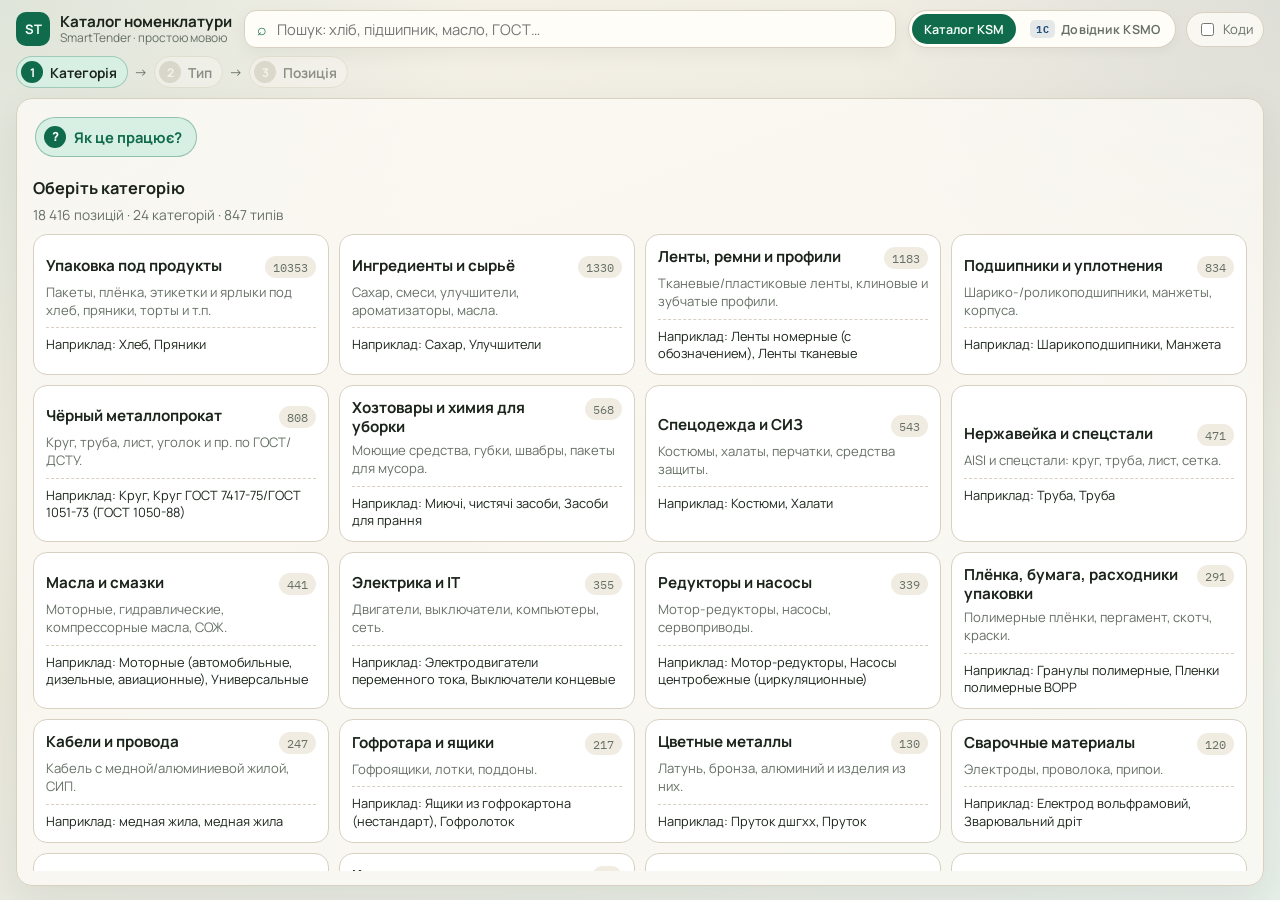
==== web/index.html @ 27bcc098 "Add SmartTender catalog viewer with GitHub Pages deploy. Static web app, source catalogs, KSMO match" ====
<!DOCTYPE html>
<html lang="uk">
<head>
  <meta charset="UTF-8" />
  <meta name="viewport" content="width=device-width, initial-scale=1" />
  <title>Каталог SmartTender — зрозумілий перегляд</title>
  <link rel="preconnect" href="https://fonts.googleapis.com" />
  <link rel="preconnect" href="https://fonts.gstatic.com" crossorigin />
  <link href="https://fonts.googleapis.com/css2?family=IBM+Plex+Mono:wght@400;500&family=Manrope:wght@400;500;600;700&display=swap" rel="stylesheet" />
  <link rel="stylesheet" href="styles.css" />
</head>
<body>
  <div class="shell">
    <header class="topbar">
      <button type="button" class="brand" id="brand-home" title="На головну">
        <div class="brand-mark">ST</div>
        <div>
          <div class="brand-title">Каталог номенклатури</div>
          <div class="brand-sub">SmartTender · простою мовою</div>
        </div>
      </button>

      <label class="search-box">
        <span class="search-icon" aria-hidden="true">⌕</span>
        <input id="search" type="search" placeholder="Пошук: хліб, підшипник, масло, ГОСТ…" autocomplete="off" />
        <button type="button" class="search-clear" id="search-clear" hidden>✕</button>
      </label>

      <div class="topbar-right">
        <div class="mode-switch" role="tablist" aria-label="Режим каталогу">
          <button type="button" class="mode-btn active" data-mode="ksm" role="tab" aria-selected="true">Каталог KSM</button>
          <button type="button" class="mode-btn mode-btn-ksmo" data-mode="ksmo" role="tab" aria-selected="false">
            <span class="mode-btn-tag">1С</span>
            Довідник KSMO
          </button>
        </div>
        <label class="tech-toggle" title="Показати службові коди SmartTender">
          <input type="checkbox" id="show-codes" />
          <span>Коди</span>
        </label>
      </div>
    </header>

    <nav class="steps" id="steps" aria-label="Кроки">
      <button type="button" class="step active" data-goto="home">
        <span class="step-num">1</span>
        <strong data-step-label="home">Категорія</strong>
      </button>
      <div class="step-arrow" aria-hidden="true">→</div>
      <button type="button" class="step" data-goto="groups" disabled>
        <span class="step-num">2</span>
        <strong data-step-label="groups">Тип</strong>
      </button>
      <div class="step-arrow" aria-hidden="true">→</div>
      <button type="button" class="step" data-goto="items" disabled>
        <span class="step-num">3</span>
        <strong data-step-label="items">Позиція</strong>
      </button>
    </nav>

    <main class="stage">
      <!-- HOME -->
      <section id="view-home" class="view">
        <details class="how-it-works">
          <summary>
            <span class="how-btn-icon" aria-hidden="true">?</span>
            <span>Як це працює?</span>
          </summary>
          <div class="explain-card">
            <div>
              <h2>Простими словами</h2>
              <p class="muted">
                Тут зібрані всі товари з SmartTender. Шукайте у три кроки —
                або просто введіть слово в пошук зверху.
              </p>
              <ol class="how-steps">
                <li><strong>Категорія</strong> — широкий розділ, наприклад «Упаковка» чи «Метали».</li>
                <li><strong>Тип</strong> — вже конкретніше: «Хліб», «Підшипники», «Стрічки».</li>
                <li><strong>Позиція</strong> — готовий товар зі списку. За потреби уточніть розмір, матеріал тощо.</li>
              </ol>
              <p class="muted tiny how-example-label">Приклад шляху — шукаємо пакет для хліба:</p>
              <div class="simple-example" aria-label="Приклад пошуку">
                <div class="ex-step">
                  <span class="ex-num">1</span>
                  <div>
                    <span class="ex-label">категорія</span>
                    <strong>Упаковка</strong>
                    <span class="ex-hint">широкий розділ каталогу</span>
                  </div>
                </div>
                <div class="ex-arrow" aria-hidden="true">→</div>
                <div class="ex-step">
                  <span class="ex-num">2</span>
                  <div>
                    <span class="ex-label">тип</span>
                    <strong>Хліб</strong>
                    <span class="ex-hint">конкретна група товарів</span>
                  </div>
                </div>
                <div class="ex-arrow" aria-hidden="true">→</div>
                <div class="ex-step result">
                  <span class="ex-num">3</span>
                  <div>
                    <span class="ex-label">позиція</span>
                    <strong>Пакет для хліба 210×485, плівка 25 мкм</strong>
                    <span class="ex-hint">готова картка; розмір і матеріал можна уточнити фільтрами</span>
                  </div>
                </div>
              </div>
            </div>
            <aside class="tips">
              <h3>Корисні поради</h3>
              <ul>
                <li>Не знаєте, звідки почати — скористайтеся <strong>пошуком</strong>.</li>
                <li>Список довгий? Оберіть <strong>властивості</strong> зверху — залишиться лише потрібне.</li>
                <li>Натисніть рядок у таблиці — справа відкриється картка з деталями.</li>
                <li><strong>Коди</strong> потрібні лише для роботи зі SmartTender. За замовчуванням їх можна не вмикати.</li>
              </ul>
            </aside>
          </div>
        </details>

        <div class="block-head">
          <h2 id="home-title">Оберіть категорію</h2>
          <p class="muted" id="home-meta">Завантаження…</p>
        </div>
        <div id="category-grid" class="card-grid"></div>
      </section>

      <!-- GROUPS / KSMO LIST -->
      <section id="view-groups" class="view" hidden>
        <div class="view-head">
          <button type="button" class="back-btn" id="back-to-home" title="До всіх категорій">←</button>
          <div class="view-head-main">
            <h1 id="groups-title">Типи в розділі</h1>
            <p id="groups-sub" class="muted"></p>
          </div>
          <div class="groups-toolbar">
            <label class="inline-filter compact" id="ksmo-status-wrap" hidden>
              <select id="ksmo-status" aria-label="Статус KSMO">
                <option value="">Усі статуси</option>
                <option value="active">Активні</option>
                <option value="mixed">Змішані</option>
                <option value="cancelled">Скасовані</option>
              </select>
            </label>
            <label class="inline-filter compact">
              <input id="group-filter" type="search" placeholder="Фільтр типів…" />
            </label>
          </div>
        </div>
        <div id="group-grid" class="card-grid"></div>
      </section>

      <!-- ITEMS -->
      <section id="view-items" class="view" hidden>
        <div class="view-head">
          <button type="button" class="back-btn" id="back-to-groups" title="Назад">←</button>
          <div class="view-head-main">
            <div class="crumbs" id="crumbs"></div>
            <div class="title-row">
              <h1 id="items-title">Позиції</h1>
              <p id="items-sub" class="muted"></p>
            </div>
          </div>
          <div class="toolbar-actions">
            <label class="sort-label" id="item-status-wrap">
              <select id="item-status" aria-label="Статус позиції">
                <option value="">Усі статуси</option>
                <option value="active">Активні</option>
                <option value="cancelled">Скасовані</option>
              </select>
            </label>
            <label class="sort-label">
              <select id="sort" aria-label="Сортування">
                <option value="name">За назвою</option>
                <option value="kmat">За кодом</option>
                <option value="group">За групою / кількістю</option>
              </select>
            </label>
            <div id="result-count" class="pill">—</div>
          </div>
        </div>

        <section class="filters" id="filters" hidden>
          <div class="filters-head">
            <strong>Властивості</strong>
            <button type="button" class="linkish" id="clear-facets">скинути</button>
          </div>
          <div id="facet-filters" class="facet-filters"></div>
        </section>

        <div class="content" id="items-content">
          <div class="table-wrap" id="main-table-wrap">
            <div class="panel-label" id="main-table-label" hidden>KSMO · код інтеграції 1С</div>
            <div class="panel-toolbar" id="ksmo-panel-filters" hidden>
              <label class="panel-filter grow">
                <input id="ksmo-name-filter" type="search" placeholder="Фільтр за назвою / кодом…" autocomplete="off" />
              </label>
              <label class="panel-filter">
                <select id="ksmo-panel-status" aria-label="Статус KSMO">
                  <option value="">Усі статуси</option>
                  <option value="active">Активні</option>
                  <option value="mixed">Змішані</option>
                  <option value="cancelled">Скасовані</option>
                </select>
              </label>
            </div>
            <table id="main-table">
              <thead id="main-thead">
                <tr>
                  <th class="col-status">Статус</th>
                  <th>Що це</th>
                  <th>Тип / група</th>
                  <th class="col-int">Код 1С</th>
                  <th class="codes-only">Код позиції</th>
                  <th>Од.</th>
                  <th title="Кількість характеристик у позиції">Хар.</th>
                </tr>
              </thead>
              <tbody id="rows"></tbody>
            </table>
            <div id="empty" class="empty" hidden>Нічого не знайдено. Спробуйте інше слово або скиньте властивості.</div>
          </div>

          <aside class="detail" id="detail">
            <div class="detail-empty">
              <strong>Картка позиції</strong>
              <p>Натисніть рядок зліва — тут розберемо, з чого вона складається.</p>
            </div>
          </aside>

          <div class="table-wrap members-wrap" id="members-wrap" hidden>
            <div class="panel-label">Підвʼязані KSM</div>
            <div class="panel-toolbar" id="member-panel-filters" hidden>
              <label class="panel-filter">
                <select id="member-status" aria-label="Статус KSM">
                  <option value="">Усі статуси</option>
                  <option value="active">Активні</option>
                  <option value="cancelled">Скасовані</option>
                </select>
              </label>
            </div>
            <table>
              <thead>
                <tr>
                  <th class="col-status">Статус</th>
                  <th>Найменування</th>
                  <th>Група</th>
                  <th>Од.</th>
                  <th title="Кількість характеристик">Хар.</th>
                  <th class="codes-only">Код позиції</th>
                </tr>
              </thead>
              <tbody id="member-rows"></tbody>
            </table>
            <div id="members-empty" class="empty" hidden>Оберіть KSMO зліва — тут зʼявляться підвʼязані найменування KSM.</div>
          </div>
        </div>
      </section>
    </main>
  </div>

  <div id="loader" class="loader">
    <div class="loader-card">
      <div class="spinner"></div>
      <div>
        <strong>Відкриваю каталог…</strong>
        <p class="muted">Готую зрозумілий вигляд для 18 тисяч позицій</p>
      </div>
    </div>
  </div>

  <script src="app.js"></script>
</body>
</html>
---- web/styles.css ----
:root {
  --bg: #f2eee4;
  --panel: #fffdf8;
  --ink: #1b241b;
  --muted: #667066;
  --line: #d8d1c1;
  --accent: #0f6b4c;
  --accent-2: #1f4f7a;
  --accent-soft: #d8efe4;
  --soft-blue: #e7eef6;
  --shadow: 0 16px 40px rgba(27, 36, 27, 0.08);
  --radius: 18px;
  --mono: "IBM Plex Mono", ui-monospace, monospace;
  --sans: "Manrope", system-ui, sans-serif;
}

* { box-sizing: border-box; }
html, body {
  height: 100%;
  min-height: 100%;
}
body {
  margin: 0;
  font-family: var(--sans);
  color: var(--ink);
  background:
    radial-gradient(circle at 0% 0%, rgba(15, 107, 76, 0.1), transparent 30%),
    radial-gradient(circle at 100% 0%, rgba(31, 79, 122, 0.08), transparent 28%),
    linear-gradient(160deg, #f7f3ea, #ebe8dc 50%, #e7efe9);
}

.shell {
  width: 100%;
  max-width: none;
  height: 100vh;
  height: 100dvh;
  margin: 0;
  padding: 10px 16px 14px;
  display: flex;
  flex-direction: column;
  overflow: hidden;
}

.topbar,
.steps {
  flex-shrink: 0;
}

.topbar {
  display: grid;
  grid-template-columns: auto 1fr auto;
  gap: 12px;
  align-items: center;
  margin-bottom: 8px;
}

.topbar-right {
  display: flex;
  align-items: center;
  gap: 10px;
  flex-wrap: wrap;
  justify-content: flex-end;
}

.mode-switch {
  display: inline-flex;
  background: var(--panel);
  border: 1px solid var(--line);
  border-radius: 999px;
  padding: 3px;
  gap: 2px;
  box-shadow: 0 4px 12px rgba(27, 36, 27, 0.04);
}
.mode-btn {
  border: 0;
  background: transparent;
  color: var(--muted);
  font: inherit;
  font-size: 0.78rem;
  font-weight: 650;
  padding: 6px 12px;
  border-radius: 999px;
  cursor: pointer;
  white-space: nowrap;
  display: inline-flex;
  align-items: center;
  gap: 6px;
}
.mode-btn.active {
  background: var(--accent);
  color: #f4fff8;
}
.mode-btn:not(.active):hover {
  color: var(--ink);
  background: rgba(15, 107, 76, 0.08);
}
.mode-btn-ksmo {
  border-radius: 10px;
  letter-spacing: 0.01em;
}
.mode-btn-ksmo .mode-btn-tag {
  display: inline-flex;
  align-items: center;
  justify-content: center;
  min-width: 1.6rem;
  height: 1.15rem;
  padding: 0 5px;
  border-radius: 5px;
  font-size: 0.62rem;
  font-weight: 800;
  letter-spacing: 0.04em;
  background: rgba(31, 79, 122, 0.12);
  color: var(--accent-2);
  font-family: var(--mono);
}
.mode-btn-ksmo.active {
  background: var(--accent-2);
  color: #f4f8ff;
  box-shadow: inset 0 0 0 1px rgba(255, 255, 255, 0.12);
}
.mode-btn-ksmo.active .mode-btn-tag {
  background: rgba(255, 255, 255, 0.18);
  color: #fff;
}
.mode-btn-ksmo:not(.active):hover {
  background: rgba(31, 79, 122, 0.08);
  color: var(--accent-2);
}
body.mode-ksmo {
  background:
    radial-gradient(circle at 0% 0%, rgba(31, 79, 122, 0.12), transparent 32%),
    radial-gradient(circle at 100% 0%, rgba(15, 107, 76, 0.06), transparent 28%),
    linear-gradient(160deg, #f4f6f9, #ebe8dc 52%, #e8eef4);
}
body.mode-ksmo .mode-switch {
  border-color: rgba(31, 79, 122, 0.28);
  background: #f7faff;
}

.groups-toolbar {
  display: flex;
  gap: 8px;
  align-items: center;
  flex-wrap: wrap;
  justify-content: flex-end;
}
.groups-toolbar select {
  font: inherit;
  font-size: 0.85rem;
  border: 1px solid var(--line);
  border-radius: 10px;
  background: var(--panel);
  padding: 7px 10px;
  color: var(--ink);
}

.brand {
  display: flex; gap: 10px; align-items: center;
  border: 0; background: transparent; padding: 0; margin: 0;
  font: inherit; color: inherit; text-align: left; cursor: pointer;
  border-radius: 10px;
}
.brand:hover .brand-title { color: var(--accent); }
.brand:focus-visible {
  outline: 2px solid var(--accent);
  outline-offset: 3px;
}
.brand-mark {
  width: 34px; height: 34px; border-radius: 10px;
  display: grid; place-items: center;
  background: var(--accent); color: #f4fff8; font-weight: 700;
  font-size: 0.82rem;
}
.brand-title { font-weight: 700; font-size: 0.95rem; line-height: 1.2; }
.brand-sub { color: var(--muted); font-size: 0.75rem; line-height: 1.2; }

.search-box {
  display: flex; align-items: center; gap: 8px;
  background: var(--panel);
  border: 1px solid var(--line);
  border-radius: 12px;
  padding: 6px 12px;
  box-shadow: 0 6px 18px rgba(27, 36, 27, 0.05);
  min-height: 38px;
}
.search-box input {
  border: 0; outline: 0; background: transparent;
  width: 100%; font: inherit; font-size: 0.92rem;
}
.search-icon { color: var(--accent); font-size: 1rem; }
.search-clear {
  border: 0; background: #efe9dc; border-radius: 999px;
  width: 24px; height: 24px; cursor: pointer;
}

.tech-toggle {
  display: flex; align-items: center; gap: 6px;
  font-size: 0.82rem; color: var(--muted);
  background: rgba(255,253,248,0.8);
  border: 1px solid var(--line);
  border-radius: 999px;
  padding: 7px 10px;
  white-space: nowrap;
}

.steps {
  display: flex; align-items: center; gap: 6px;
  margin-bottom: 10px;
  flex-wrap: wrap;
}
.step {
  display: inline-flex; align-items: center; gap: 7px;
  border: 1px solid var(--line);
  background: rgba(255,253,248,0.75);
  border-radius: 999px;
  padding: 4px 10px 4px 4px;
  cursor: pointer;
  font: inherit;
  color: inherit;
  text-align: left;
  font-size: 0.86rem;
}
.step strong { font-weight: 650; }
.step:disabled { opacity: 0.45; cursor: default; }
.step.active {
  background: var(--accent-soft);
  border-color: rgba(15,107,76,0.28);
}
.step.done { background: #fff; }
.step-num {
  width: 22px; height: 22px; border-radius: 50%;
  display: grid; place-items: center;
  background: var(--accent); color: #fff; font-weight: 700; font-size: 0.75rem;
  flex-shrink: 0;
}
.step:not(.active):not(.done) .step-num { background: #c9c3b4; }
.step-arrow { color: var(--muted); font-size: 0.85rem; }
/* display: inline-flex вище перебиває UA-стиль [hidden] — без цього крок «Тип/KSMO» лишається видимим */
.step[hidden],
.step-arrow[hidden] {
  display: none !important;
}

.stage {
  background: rgba(255,253,248,0.72);
  border: 1px solid var(--line);
  border-radius: 16px;
  padding: 14px 16px;
  box-shadow: var(--shadow);
  flex: 1;
  min-height: 0;
  min-width: 0;
  display: flex;
  flex-direction: column;
  overflow: hidden;
}

.stage > .view {
  flex: 1;
  min-height: 0;
  min-width: 0;
  width: 100%;
  display: flex;
  flex-direction: column;
}

#view-home {
  overflow-x: hidden;
  overflow-y: auto;
}

#view-groups {
  overflow: hidden;
}

#view-groups .view-head {
  flex-shrink: 0;
}

#view-groups .card-grid {
  flex: 1;
  min-height: 0;
  overflow-x: hidden;
  overflow-y: auto;
  align-content: start;
  margin-bottom: 0;
}

#view-items {
  overflow: hidden;
}

#view-items .view-head,
#view-items .filters {
  flex-shrink: 0;
}

#view-items .content {
  flex: 1;
  min-height: 0;
  overflow: hidden;
}

.view[hidden] { display: none !important; }

.how-it-works {
  width: 100%;
  margin: 0 0 12px;
  padding: 4px 2px;
  /* місце під світіння — інакше overflow батька зрізає лівий край */
}
.how-it-works > summary {
  display: inline-flex;
  align-items: center;
  gap: 8px;
  cursor: pointer;
  color: var(--accent);
  font-weight: 700;
  font-size: 0.92rem;
  list-style: none;
  user-select: none;
  padding: 8px 14px 8px 8px;
  border-radius: 999px;
  border: 1px solid rgba(15, 107, 76, 0.35);
  background: var(--accent-soft);
  box-shadow: 0 0 0 0 rgba(15, 107, 76, 0.28);
  transition: background 0.12s ease, border-color 0.12s ease;
  animation: how-pulse 1.6s ease-in-out infinite;
  transform: none;
}
.how-it-works > summary:hover {
  background: #c8e9da;
  border-color: rgba(15, 107, 76, 0.55);
  animation: none;
}
.how-it-works > summary::-webkit-details-marker { display: none; }
.how-btn-icon {
  width: 22px;
  height: 22px;
  border-radius: 50%;
  display: inline-grid;
  place-items: center;
  background: var(--accent);
  color: #fff;
  font-size: 0.78rem;
  font-weight: 800;
  flex-shrink: 0;
  line-height: 1;
}
.how-it-works[open] > summary {
  margin-bottom: 10px;
  background: #fff;
  animation: none;
  box-shadow: none;
}
@keyframes how-pulse {
  0%, 100% {
    box-shadow: 0 0 0 0 rgba(15, 107, 76, 0.3);
    border-color: rgba(15, 107, 76, 0.35);
    background: var(--accent-soft);
  }
  50% {
    box-shadow: 0 0 0 4px rgba(15, 107, 76, 0.16);
    border-color: rgba(15, 107, 76, 0.7);
    background: #c8e9da;
  }
}

.explain-card {
  display: grid;
  grid-template-columns: 1.4fr 0.9fr;
  gap: 12px;
  width: 100%;
}
.explain-card > div, .tips {
  background: #fff;
  border: 1px solid var(--line);
  border-radius: 14px;
  padding: 12px;
}
.explain-card h2, .tips h3, .block-head h2 {
  margin: 0 0 6px;
  font-size: 1.02rem;
}
.explain-card > div > .muted {
  margin: 0 0 10px;
  line-height: 1.45;
}
.how-steps {
  margin: 0 0 12px;
  padding-left: 1.2rem;
  color: var(--ink);
  line-height: 1.5;
  font-size: 0.92rem;
}
.how-steps li { margin-bottom: 6px; }
.how-steps li:last-child { margin-bottom: 0; }
.how-example-label { margin: 0 0 4px !important; }
.simple-example {
  display: flex;
  flex-wrap: wrap;
  align-items: stretch;
  gap: 8px;
  margin-top: 6px;
}
.ex-step {
  display: flex;
  align-items: flex-start;
  gap: 8px;
  background: var(--soft-blue);
  border-radius: 12px;
  padding: 10px 12px;
  min-width: 140px;
  flex: 1 1 160px;
}
.ex-step.result {
  background: var(--accent-soft);
  flex: 1.4 1 220px;
}
.ex-num {
  width: 22px;
  height: 22px;
  border-radius: 50%;
  display: inline-grid;
  place-items: center;
  background: var(--accent);
  color: #fff;
  font-size: 0.75rem;
  font-weight: 800;
  flex-shrink: 0;
  margin-top: 1px;
}
.ex-step > div { display: flex; flex-direction: column; gap: 2px; min-width: 0; }
.ex-label {
  font-size: 0.7rem;
  text-transform: uppercase;
  letter-spacing: 0.05em;
  color: var(--muted);
}
.ex-step strong {
  font-size: 0.92rem;
  line-height: 1.3;
}
.ex-hint {
  font-size: 0.78rem;
  color: var(--muted);
  line-height: 1.35;
}
.ex-arrow {
  align-self: center;
  color: var(--muted);
  font-weight: 700;
  flex-shrink: 0;
}
.tips ul {
  margin: 0; padding-left: 18px;
  color: var(--muted); line-height: 1.5; font-size: 0.92rem;
}
.tips li { margin-bottom: 6px; }

.constructor {
  display: flex; flex-wrap: wrap; gap: 6px; align-items: center;
  margin-top: 8px;
}
.ctor-part {
  background: var(--soft-blue);
  border-radius: 12px;
  padding: 8px 10px;
  min-width: 100px;
}
.ctor-part.result { background: var(--accent-soft); }
.ctor-label {
  display: block;
  font-size: 0.72rem;
  text-transform: uppercase;
  letter-spacing: 0.06em;
  color: var(--muted);
  margin-bottom: 2px;
}
.ctor-plus, .ctor-eq { font-weight: 700; color: var(--muted); }

.block-head { margin: 4px 0 10px; }
.block-head p { margin: 0; font-size: 0.86rem; }

.card-grid {
  display: grid;
  grid-template-columns: repeat(auto-fill, minmax(260px, 1fr));
  gap: 10px;
  margin-bottom: 20px;
  width: 100%;
  min-width: 0;
}

.cat-card, .group-card {
  border: 1px solid var(--line);
  background: #fff;
  border-radius: 14px;
  padding: 12px;
  text-align: left;
  cursor: pointer;
  font: inherit;
  color: inherit;
  min-width: 0;
  max-width: 100%;
  overflow-wrap: anywhere;
  word-break: break-word;
  transition: transform 0.12s ease, box-shadow 0.12s ease;
}
.cat-card:hover, .group-card:hover {
  transform: translateY(-2px);
  box-shadow: var(--shadow);
}
.cat-card.active, .group-card.active {
  outline: 2px solid rgba(15,107,76,0.35);
  background: #f3fbf7;
}
.card-top {
  display: flex; justify-content: space-between; gap: 8px; align-items: start;
  margin-bottom: 6px;
  min-width: 0;
}
.card-title {
  font-weight: 700;
  font-size: 0.95rem;
  line-height: 1.25;
  min-width: 0;
  flex: 1;
  overflow-wrap: anywhere;
}
.card-badges {
  display: flex;
  align-items: center;
  gap: 6px;
  flex-shrink: 0;
}
.card-prefix {
  font-family: var(--mono);
  font-size: 0.72rem;
  font-weight: 500;
  color: #5a6b7a;
  background: #e8eef3;
  border: 1px solid #d3dde6;
  border-radius: 999px;
  min-width: 1.85rem;
  height: 1.85rem;
  padding: 0 7px;
  display: inline-flex;
  align-items: center;
  justify-content: center;
  white-space: nowrap;
  letter-spacing: 0.02em;
}
.card-count {
  font-family: var(--mono);
  font-size: 0.78rem;
  color: var(--muted);
  background: #f1ece1;
  border-radius: 999px;
  padding: 3px 8px;
  white-space: nowrap;
  flex-shrink: 0;
}
.card-hint { color: var(--muted); font-size: 0.82rem; line-height: 1.35; }
.card-code {
  margin-top: 8px;
  font-family: var(--mono);
  font-size: 0.72rem;
  color: var(--muted);
  overflow-wrap: anywhere;
}
.card-sample {
  margin-top: 8px;
  font-size: 0.8rem;
  color: var(--ink);
  line-height: 1.35;
  padding-top: 8px;
  border-top: 1px dashed var(--line);
  overflow-wrap: anywhere;
}
.card-tech { margin-top: 4px; font-size: 0.78rem; color: var(--muted); overflow-wrap: anywhere; }

.view-head {
  display: flex; gap: 10px; align-items: center;
  margin-bottom: 10px;
  flex-wrap: wrap;
}
.view-head-main { flex: 1; min-width: 180px; }
.view-head h1 {
  margin: 0;
  font-size: 1.15rem;
  letter-spacing: -0.02em;
  line-height: 1.25;
}
.title-row {
  display: flex;
  flex-wrap: wrap;
  align-items: baseline;
  gap: 8px 12px;
}
.back-btn {
  border: 1px solid var(--line);
  background: #fff;
  border-radius: 10px;
  padding: 0;
  cursor: pointer;
  font: inherit;
  width: 34px;
  height: 34px;
  flex-shrink: 0;
  display: inline-grid;
  place-items: center;
  line-height: 1;
}
.crumbs { color: var(--muted); font-size: 0.8rem; margin-bottom: 2px; line-height: 1.3; }
.crumbs button {
  border: 0; background: transparent; color: var(--accent);
  cursor: pointer; font: inherit; padding: 0;
}
#items-sub, #groups-sub {
  margin: 0;
  font-size: 0.8rem;
  line-height: 1.3;
}
#items-sub:empty, #groups-sub:empty { display: none; }

.inline-filter {
  display: flex; flex-direction: column; gap: 4px;
  margin-bottom: 10px; max-width: 420px;
  font-size: 0.82rem; color: var(--muted);
}
.inline-filter.compact {
  margin-bottom: 0;
  max-width: 240px;
  flex-shrink: 0;
}
.inline-filter input {
  border: 1px solid var(--line);
  border-radius: 10px;
  padding: 7px 10px;
  font: inherit;
  background: #fff;
  height: 34px;
}

.toolbar-actions { display: flex; gap: 8px; align-items: center; flex-shrink: 0; }
.sort-label {
  display: flex; flex-direction: column; gap: 0;
  font-size: 0.75rem; color: var(--muted);
}
/* display: flex вище перебиває UA-стиль [hidden] — статус у шапці лишався видимим у KSMO */
.sort-label[hidden] {
  display: none !important;
}
.sort-label select {
  border: 1px solid var(--line);
  border-radius: 10px;
  background: #fff;
  padding: 6px 10px;
  font: inherit;
  height: 34px;
}
.pill {
  border-radius: 999px;
  background: #fff;
  border: 1px solid var(--line);
  padding: 0 12px;
  height: 34px;
  display: inline-flex;
  align-items: center;
  font-family: var(--mono);
  font-size: 0.8rem;
}

.filters {
  background: #fff;
  border: 1px solid var(--line);
  border-radius: 14px;
  padding: 10px 12px;
  margin-bottom: 10px;
}
.filters-head {
  display: flex; justify-content: space-between; gap: 10px;
  margin-bottom: 8px; align-items: center;
  font-size: 0.88rem;
}
.facet-filters {
  display: grid;
  grid-template-columns: repeat(auto-fill, minmax(180px, 1fr));
  gap: 8px;
}
.facet-filter { display: flex; flex-direction: column; gap: 4px; font-size: 0.8rem; }
.facet-filter > span:first-child { color: var(--muted); }
.facet-filter select {
  border: 1px solid var(--line);
  border-radius: 10px;
  background: #fff;
  padding: 6px 8px;
  font: inherit;
}
.more-facets {
  grid-column: 1 / -1;
  border-top: 1px dashed var(--line);
  padding-top: 8px;
  margin-top: 2px;
}
.more-facets summary {
  cursor: pointer;
  color: var(--accent);
  font-weight: 650;
  margin-bottom: 8px;
  font-size: 0.86rem;
}
.more-facets .facet-filters { margin-top: 4px; }

.content {
  display: grid;
  grid-template-columns: minmax(0, 1.45fr) minmax(320px, 0.85fr);
  gap: 14px;
  align-items: stretch;
}
body.mode-ksmo #items-content {
  grid-template-columns: minmax(0, 1fr) minmax(0, 1.15fr);
}
body.mode-ksmo #detail {
  display: none !important;
}
body.mode-ksmo #members-wrap:not([hidden]) {
  display: flex;
  flex-direction: column;
  border-color: rgba(15, 107, 76, 0.22);
  box-shadow: inset 3px 0 0 var(--accent);
}
body.mode-ksmo #main-table-wrap {
  border-color: rgba(31, 79, 122, 0.22);
  box-shadow: inset 3px 0 0 var(--accent-2);
}
.table-wrap {
  background: #fff;
  border: 1px solid var(--line);
  border-radius: var(--radius);
  min-height: 0;
  height: 100%;
  overflow: auto;
}
.members-wrap[hidden] {
  display: none !important;
}
.panel-label {
  position: sticky;
  top: 0;
  z-index: 2;
  padding: 8px 14px;
  font-size: 0.72rem;
  font-weight: 750;
  letter-spacing: 0.06em;
  text-transform: uppercase;
  color: var(--accent-2);
  background: linear-gradient(180deg, #f3f7fb 0%, #eef3f8 100%);
  border-bottom: 1px solid var(--line);
}
#members-wrap .panel-label {
  color: var(--accent);
  background: linear-gradient(180deg, #f3faf6 0%, #eaf5ef 100%);
}
.panel-toolbar {
  position: sticky;
  top: 33px;
  z-index: 2;
  display: flex;
  gap: 8px;
  align-items: center;
  padding: 8px 12px;
  background: #fffdf8;
  border-bottom: 1px solid var(--line);
}
.panel-toolbar[hidden] { display: none !important; }
.panel-filter {
  display: flex;
  flex-direction: column;
  gap: 0;
  flex-shrink: 0;
}
.panel-filter.grow { flex: 1; min-width: 0; }
.panel-filter input,
.panel-filter select {
  border: 1px solid var(--line);
  border-radius: 10px;
  background: #fff;
  padding: 6px 10px;
  font: inherit;
  height: 34px;
  width: 100%;
}
.panel-filter select { min-width: 140px; }
body.mode-ksmo #main-table-wrap thead th,
body.mode-ksmo #members-wrap thead th {
  top: 83px;
}
.detail {
  background: #fff;
  border: 1px solid var(--line);
  border-radius: var(--radius);
  padding: 16px;
  min-height: 0;
  height: 100%;
  overflow: auto;
}
.col-count { width: 4.5rem; text-align: right; }
th.col-count { text-align: right; }

table { width: 100%; border-collapse: collapse; font-size: 0.92rem; }
th, td {
  padding: 12px 14px;
  border-bottom: 1px solid var(--line);
  vertical-align: top; text-align: left;
}
th {
  position: sticky; top: 0; background: #fffaf1;
  font-size: 0.74rem; letter-spacing: 0.05em;
  text-transform: uppercase; color: var(--muted); z-index: 1;
  /* при общем скролле страницы шапка таблицы тоже остаётся на виду */
}
tbody tr { cursor: pointer; }
tbody tr:hover { background: rgba(15,107,76,0.04); }
tbody tr.active { background: var(--accent-soft); }
.name-cell { font-weight: 650; line-height: 1.35; }
.sub { color: var(--muted); font-size: 0.8rem; margin-top: 3px; }
.mono { font-family: var(--mono); font-size: 0.8rem; }
.badge {
  display: inline-flex; border-radius: 999px;
  background: #f0ebe0; padding: 3px 8px;
  font-family: var(--mono); font-size: 0.75rem;
}
.col-status { width: 7.5rem; white-space: nowrap; }
.col-int { width: 8.5rem; white-space: nowrap; }
.col-status .pill,
.detail-pills .pill,
.related-top .pill,
.card-hint .pill {
  display: inline-flex; align-items: center;
  border-radius: 999px; padding: 2px 8px;
  height: auto;
  border: 0;
  font-family: inherit;
  font-size: 0.72rem; font-weight: 650; line-height: 1.4;
}
.pill-ok { background: rgba(15,107,76,0.12); color: var(--accent); }
.pill-warn { background: rgba(176, 74, 42, 0.14); color: #9a3d22; }
.pill-link { background: rgba(47, 92, 140, 0.12); color: #2f5c8c; }
.pill-neutral { background: #efeae0; color: #5c564c; }
tbody tr.is-cancelled .name-cell { color: #7a4a3a; }
.empty { padding: 40px 20px; text-align: center; color: var(--muted); }

.detail-empty {
  min-height: 420px; display: grid; place-items: center;
  text-align: center; color: var(--muted); padding: 20px;
}
.detail-name-block {
  --card-accent: var(--accent);
  --card-accent-soft: var(--accent-soft);
  --card-border: rgba(15, 107, 76, 0.28);
  --card-border-soft: rgba(15, 107, 76, 0.16);
  --card-bg-top: #f4fff8;
  --card-shadow: rgba(15, 107, 76, 0.06);
  margin: 0 0 14px;
  padding: 12px 14px 10px;
  border-radius: 14px;
  border: 1px solid var(--card-border);
  background:
    linear-gradient(180deg, var(--card-bg-top) 0%, var(--card-accent-soft) 100%);
  box-shadow: 0 8px 20px var(--card-shadow);
}
.detail-name-block--ksmo {
  --card-accent: var(--accent-2);
  --card-accent-soft: #e8f0f8;
  --card-border: rgba(47, 92, 140, 0.28);
  --card-border-soft: rgba(47, 92, 140, 0.16);
  --card-bg-top: #f8fbff;
  --card-shadow: rgba(47, 92, 140, 0.06);
}
.detail-name-block--empty {
  --card-accent: var(--muted);
  --card-accent-soft: #f7f4ee;
  --card-border: var(--line);
  --card-border-soft: var(--line);
  --card-bg-top: #fffdf8;
  --card-shadow: transparent;
  border-style: dashed;
  box-shadow: none;
}
.detail-name-head {
  display: flex;
  align-items: center;
  justify-content: space-between;
  gap: 10px;
  margin-bottom: 8px;
}
.detail-name-block .chars-title {
  margin: 0;
  color: var(--card-accent);
  font-weight: 700;
}
.detail-name-row {
  display: flex;
  align-items: flex-start;
  gap: 8px;
}
.detail h2 { margin: 0; font-size: 1.15rem; line-height: 1.35; flex: 1; min-width: 0; }
.detail-pills { display: flex; flex-wrap: wrap; gap: 6px; justify-content: flex-end; }
.detail-code-row {
  display: flex;
  align-items: center;
  gap: 8px;
  margin-top: 12px;
  padding-top: 10px;
  border-top: 1px solid var(--card-border-soft);
}
.detail-code-label {
  flex-shrink: 0;
  font-size: 0.72rem;
  text-transform: uppercase;
  letter-spacing: 0.05em;
  color: var(--muted);
  font-weight: 700;
}
.detail-code-value {
  flex: 1;
  min-width: 0;
  color: var(--card-accent);
  font-weight: 650;
  overflow-wrap: anywhere;
}
.detail-code-row .copy-btn { margin-top: 0; }
.copy-btn {
  flex-shrink: 0;
  display: inline-grid;
  place-items: center;
  width: 28px;
  height: 28px;
  margin-top: 1px;
  border: 1px solid transparent;
  border-radius: 8px;
  background: rgba(255, 255, 255, 0.72);
  color: var(--muted);
  cursor: pointer;
  padding: 0;
  transition: color 0.15s ease, border-color 0.15s ease, background 0.15s ease;
}
.copy-btn:hover {
  color: var(--accent);
  border-color: rgba(15, 107, 76, 0.28);
  background: #fff;
}
.detail-name-block .copy-btn:hover {
  color: var(--card-accent);
  border-color: var(--card-border);
}
.copy-btn:focus-visible {
  outline: 2px solid var(--accent);
  outline-offset: 1px;
}
.copy-btn .copy-check { display: none; }
.copy-btn.is-copied {
  color: var(--accent);
  border-color: rgba(15, 107, 76, 0.28);
  background: var(--accent-soft);
}
.copy-btn.is-copied svg:first-child { display: none; }
.copy-btn.is-copied .copy-check { display: block; }
.copy-inline {
  display: inline-flex;
  align-items: center;
  gap: 6px;
  min-width: 0;
  max-width: 100%;
}
.copy-inline > span:first-child {
  min-width: 0;
  overflow-wrap: anywhere;
}
.related-chip .copy-btn {
  background: rgba(255, 255, 255, 0.85);
}
.related-chip .copy-btn:hover {
  color: #2f5c8c;
  border-color: rgba(47, 92, 140, 0.28);
}
.detail-doc {
  margin: 0 0 14px;
  padding: 12px 14px;
  border-radius: 14px;
  border: 1px solid var(--line);
  background: #fffdf8;
}
.detail-doc .doc-name {
  font-weight: 650;
  line-height: 1.35;
  margin-bottom: 4px;
}
.ksmo-link {
  cursor: pointer;
  text-align: left;
  font: inherit;
  color: inherit;
  transition: border-color 0.15s ease, box-shadow 0.15s ease, transform 0.15s ease;
}
.ksmo-link:hover {
  border-color: var(--card-accent);
  box-shadow: 0 8px 18px rgba(47, 92, 140, 0.1);
  transform: translateY(-1px);
}
.ksmo-link:focus-visible {
  outline: 2px solid var(--card-accent);
  outline-offset: 2px;
}
.ksmo-link-go {
  flex-shrink: 0;
  margin-left: auto;
  font-size: 0.75rem;
  font-weight: 700;
  color: var(--card-accent);
  opacity: 0.72;
}
.ksmo-link:hover .ksmo-link-go { opacity: 1; }
.related-name-row {
  display: flex;
  align-items: flex-start;
  gap: 6px;
}
.related-name-row .related-name { flex: 1; min-width: 0; }
.related-list {
  display: flex;
  flex-direction: column;
  gap: 8px;
}
.related-chip {
  text-align: left;
  border: 1px solid rgba(47, 92, 140, 0.22);
  background: linear-gradient(180deg, #f7fbff 0%, #eef5fb 100%);
  border-radius: 12px;
  padding: 10px 12px;
  cursor: pointer;
  font: inherit;
  color: inherit;
  transition: border-color 0.15s ease, transform 0.15s ease;
}
.related-chip:focus-visible {
  outline: 2px solid #2f5c8c;
  outline-offset: 2px;
}
.related-chip.active {
  border-color: var(--accent);
  box-shadow: 0 0 0 2px rgba(15, 107, 76, 0.15);
}
tr.is-cancelled .name-cell {
  opacity: 0.72;
}
.related-chip:hover {
  border-color: #2f5c8c;
  transform: translateY(-1px);
}
.related-top {
  display: flex;
  justify-content: space-between;
  gap: 8px;
  align-items: center;
  margin-bottom: 4px;
}
.related-kind {
  font-size: 0.72rem;
  text-transform: uppercase;
  letter-spacing: 0.04em;
  color: #2f5c8c;
  font-weight: 700;
}
.related-name { font-weight: 650; line-height: 1.35; }
.related-kmat { margin-top: 4px; color: var(--muted); }
.meta-grid {
  display: grid; grid-template-columns: 120px 1fr;
  gap: 8px 12px; margin: 14px 0 18px; font-size: 0.92rem;
}
.meta-grid dt { color: var(--muted); }
.meta-grid dd { margin: 0; }
.chars-title {
  font-size: 0.75rem; text-transform: uppercase; letter-spacing: 0.07em;
  color: var(--muted); margin-bottom: 8px;
}
.char-list { display: flex; flex-direction: column; gap: 8px; }
.char-item {
  border: 1px solid var(--line); border-radius: 14px;
  padding: 10px 12px; background: #fffdf8;
}
.char-top { display: flex; justify-content: space-between; gap: 10px; margin-bottom: 4px; }
.char-name { font-size: 0.82rem; color: var(--muted); }
.char-code { font-family: var(--mono); font-size: 0.72rem; color: var(--accent); }
.char-value { font-weight: 650; line-height: 1.35; }

.detail-ctor {
  margin: 0 0 16px;
  padding: 12px;
  border-radius: 14px;
  background: var(--soft-blue);
}
.detail-ctor .tiny { margin: 4px 0 0; }
.detail-ctor .constructor { margin-top: 10px; }
.detail-ctor .ctor-part { background: #fff; }

.linkish {
  border: 0; background: transparent; color: var(--accent);
  font: inherit; cursor: pointer; padding: 0;
}
.muted { color: var(--muted); }
.tiny { font-size: 0.78rem; margin-top: 2px; }

body:not(.show-codes) .codes-only,
body:not(.show-codes) .card-code,
body:not(.show-codes) .card-prefix,
body:not(.show-codes) .char-code { display: none !important; }

.loader {
  position: fixed; inset: 0; display: grid; place-items: center;
  background: rgba(242,238,228,0.84); backdrop-filter: blur(6px); z-index: 30;
}
.loader.hidden { display: none; }
.loader-card {
  display: flex; gap: 14px; align-items: center;
  background: var(--panel); border: 1px solid var(--line);
  border-radius: 18px; padding: 18px 20px; box-shadow: var(--shadow);
}
.spinner {
  width: 28px; height: 28px; border-radius: 50%;
  border: 3px solid rgba(15,107,76,0.18);
  border-top-color: var(--accent);
  animation: spin 0.8s linear infinite;
}
@keyframes spin { to { transform: rotate(360deg); } }

@media (max-width: 980px) {
  .shell { padding: 10px; }
  .topbar { grid-template-columns: 1fr; }
  .explain-card, .content { grid-template-columns: 1fr; }
  body.mode-ksmo #items-content { grid-template-columns: 1fr; }
  .tech-toggle { justify-self: start; }
  .stage { padding: 12px; }
  .how-it-works > summary { width: 100%; justify-content: center; }
  #view-items .content {
    grid-template-rows: minmax(45vh, 1fr) minmax(280px, 40vh);
  }
}
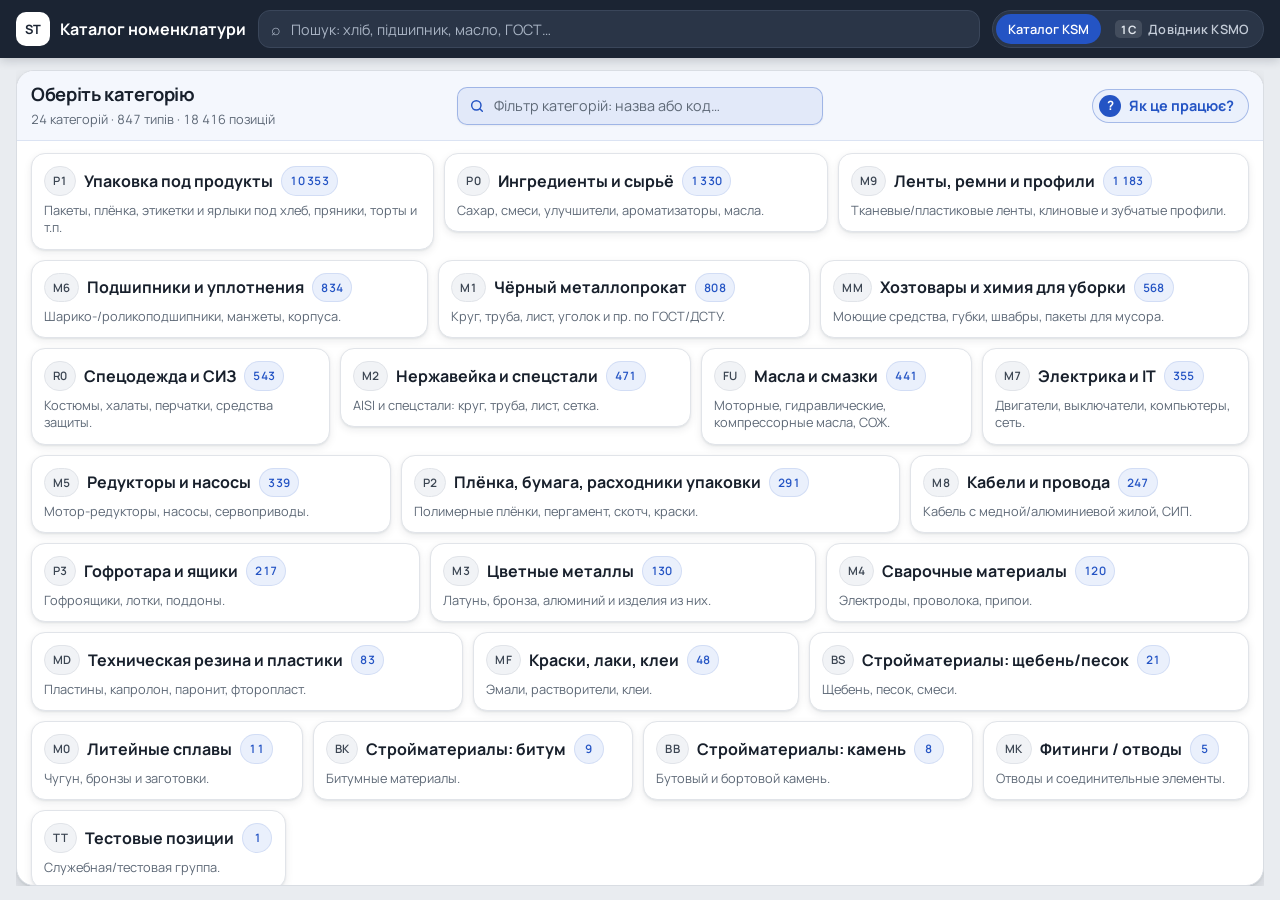
==== commit 106a8240: "Ship decluttered catalog UI and compact data build. Drop redundant type/examples clutter, remove obs" ====
--- a/web/index.html
+++ b/web/index.html
@@ -6,7 +6,7 @@
   <title>Каталог SmartTender — зрозумілий перегляд</title>
   <link rel="preconnect" href="https://fonts.googleapis.com" />
   <link rel="preconnect" href="https://fonts.gstatic.com" crossorigin />
-  <link href="https://fonts.googleapis.com/css2?family=IBM+Plex+Mono:wght@400;500&family=Manrope:wght@400;500;600;700&display=swap" rel="stylesheet" />
+  <link href="https://fonts.googleapis.com/css2?family=Manrope:wght@400;600;700&display=swap" rel="stylesheet" />
   <link rel="stylesheet" href="styles.css" />
 </head>
 <body>
@@ -14,10 +14,7 @@
     <header class="topbar">
       <button type="button" class="brand" id="brand-home" title="На головну">
         <div class="brand-mark">ST</div>
-        <div>
-          <div class="brand-title">Каталог номенклатури</div>
-          <div class="brand-sub">SmartTender · простою мовою</div>
-        </div>
+        <div class="brand-title">Каталог номенклатури</div>
       </button>
 
       <label class="search-box">
@@ -34,58 +31,48 @@
             Довідник KSMO
           </button>
         </div>
-        <label class="tech-toggle" title="Показати службові коди SmartTender">
-          <input type="checkbox" id="show-codes" />
-          <span>Коди</span>
-        </label>
       </div>
     </header>
 
-    <nav class="steps" id="steps" aria-label="Кроки">
-      <button type="button" class="step active" data-goto="home">
-        <span class="step-num">1</span>
-        <strong data-step-label="home">Категорія</strong>
-      </button>
-      <div class="step-arrow" aria-hidden="true">→</div>
-      <button type="button" class="step" data-goto="groups" disabled>
-        <span class="step-num">2</span>
-        <strong data-step-label="groups">Тип</strong>
-      </button>
-      <div class="step-arrow" aria-hidden="true">→</div>
-      <button type="button" class="step" data-goto="items" disabled>
-        <span class="step-num">3</span>
-        <strong data-step-label="items">Позиція</strong>
-      </button>
-    </nav>
-
-    <main class="stage">
+    <main class="stage" id="stage">
       <!-- HOME -->
-      <section id="view-home" class="view">
-        <details class="how-it-works">
-          <summary>
-            <span class="how-btn-icon" aria-hidden="true">?</span>
-            <span>Як це працює?</span>
-          </summary>
-          <div class="explain-card">
+      <section id="view-home" class="view panel-card">
+        <div class="card-tools">
+          <div class="tools-row home-tools">
+            <div class="tools-title">
+              <div class="title-line">
+                <h1 id="home-title">Оберіть категорію</h1>
+                <span class="count-note" id="home-meta">Завантаження…</span>
+              </div>
+            </div>
+            <label class="tool-field search-field home-filter">
+              <svg class="field-icon" viewBox="0 0 24 24" aria-hidden="true"><circle cx="11" cy="11" r="7" /><path d="m20 20-3.5-3.5" /></svg>
+              <input id="category-filter" type="search" placeholder="Фільтр категорій: назва або код…" autocomplete="off" aria-label="Фільтр категорій" />
+            </label>
+            <button type="button" class="how-toggle" id="how-toggle" aria-expanded="false" aria-controls="how-it-works">
+              <span class="how-btn-icon" aria-hidden="true">?</span>
+              <span>Як це працює?</span>
+            </button>
+          </div>
+        </div>
+        <div class="panel-body">
+        <div class="how-it-works" id="how-it-works" hidden>
+
+          <!-- Режим KSM -->
+          <div class="explain-card how-ksm">
             <div>
-              <h2>Простими словами</h2>
+              <h2>KSM — уся номенклатура SmartTender</h2>
               <p class="muted">
-                Тут зібрані всі товари з SmartTender. Шукайте у три кроки —
-                або просто введіть слово в пошук зверху.
+                Кожна позиція має код KMAT і набір фасетів: розмір, матеріал, вид тощо.
+                Знайдіть потрібну за три кроки або одразу введіть назву чи код у пошук зверху.
               </p>
-              <ol class="how-steps">
-                <li><strong>Категорія</strong> — широкий розділ, наприклад «Упаковка» чи «Метали».</li>
-                <li><strong>Тип</strong> — вже конкретніше: «Хліб», «Підшипники», «Стрічки».</li>
-                <li><strong>Позиція</strong> — готовий товар зі списку. За потреби уточніть розмір, матеріал тощо.</li>
-              </ol>
-              <p class="muted tiny how-example-label">Приклад шляху — шукаємо пакет для хліба:</p>
-              <div class="simple-example" aria-label="Приклад пошуку">
+              <div class="simple-example" aria-label="Приклад: шукаємо пакет для хліба">
                 <div class="ex-step">
                   <span class="ex-num">1</span>
                   <div>
                     <span class="ex-label">категорія</span>
-                    <strong>Упаковка</strong>
-                    <span class="ex-hint">широкий розділ каталогу</span>
+                    <strong>Упаковка под продукты</strong>
+                    <span class="ex-hint">широкий розділ</span>
                   </div>
                 </div>
                 <div class="ex-arrow" aria-hidden="true">→</div>
@@ -93,8 +80,8 @@
                   <span class="ex-num">2</span>
                   <div>
                     <span class="ex-label">тип</span>
-                    <strong>Хліб</strong>
-                    <span class="ex-hint">конкретна група товарів</span>
+                    <strong>Хлеб</strong>
+                    <span class="ex-hint">890 позицій</span>
                   </div>
                 </div>
                 <div class="ex-arrow" aria-hidden="true">→</div>
@@ -102,103 +89,146 @@
                   <span class="ex-num">3</span>
                   <div>
                     <span class="ex-label">позиція</span>
-                    <strong>Пакет для хліба 210×485, плівка 25 мкм</strong>
-                    <span class="ex-hint">готова картка; розмір і матеріал можна уточнити фільтрами</span>
-                  </div>
-                </div>
-              </div>
+                    <strong>Пакет Хліб «Прибалтійський Темний», 210х310, CPP, 30 мкм</strong>
+                    <span class="ex-hint mono">KMAT P17110062H3ХB8K</span>
+                  </div>
+                </div>
+              </div>
+
+              <h3 class="how-sub">Над таблицею позицій</h3>
+              <dl class="how-legend">
+                <div>
+                  <dt>
+                    <span class="seg is-demo" aria-hidden="true">
+                      <span class="seg-btn">Усі <span class="seg-count">802</span></span>
+                      <span class="seg-btn is-on tone-ok">Активні <span class="seg-count">79</span></span>
+                      <span class="seg-btn">Скасовані <span class="seg-count">723</span></span>
+                    </span>
+                  </dt>
+                  <dd>Статус. Число біля кнопки — скільки позицій буде, якщо її натиснути (з урахуванням інших фільтрів).</dd>
+                </div>
+                <div>
+                  <dt>
+                    <span class="facet-chip is-on is-demo" aria-hidden="true">
+                      <span class="facet-chip-text">Вид полимера: <b>CPP</b></span>
+                      <span class="facet-chip-clear">✕</span>
+                    </span>
+                  </dt>
+                  <dd>Фасет. Клік — обрати значення, ✕ — скинути. «+N фасетів» показує решту.</dd>
+                </div>
+                <div>
+                  <dt><span class="count-note">79 з 890</span></dt>
+                  <dd>Скільки позицій лишилось після фільтрів і скільки всього в типі.</dd>
+                </div>
+                <div>
+                  <dt><span class="how-key">⇅ За назвою</span></dt>
+                  <dd>Сортування: за назвою, кодом KMAT або групою.</dd>
+                </div>
+              </dl>
             </div>
             <aside class="tips">
-              <h3>Корисні поради</h3>
+              <h3>Корисно знати</h3>
               <ul>
-                <li>Не знаєте, звідки почати — скористайтеся <strong>пошуком</strong>.</li>
-                <li>Список довгий? Оберіть <strong>властивості</strong> зверху — залишиться лише потрібне.</li>
-                <li>Натисніть рядок у таблиці — справа відкриється картка з деталями.</li>
-                <li><strong>Коди</strong> потрібні лише для роботи зі SmartTender. За замовчуванням їх можна не вмикати.</li>
+                <li><strong>Пошук</strong> зверху шукає по всьому каталогу: назва, код KMAT, ГОСТ. Кілька слів — знайдуться позиції, де є всі.</li>
+                <li><strong>Рядок таблиці</strong> — клік відкриває справа картку позиції з усіма фасетами та кодами.</li>
+                <li><strong>Скасовані</strong> позиції більше не використовуються. Щоб бачити лише робочі — оберіть «Активні».</li>
+                <li><strong>←</strong> або шлях «Усі категорії › …» над назвою повертають на крок назад.</li>
+                <li><strong>KSM / KSMO</strong> у шапці перемикає на довідник кодів 1С.</li>
               </ul>
             </aside>
           </div>
-        </details>
-
-        <div class="block-head">
-          <h2 id="home-title">Оберіть категорію</h2>
-          <p class="muted" id="home-meta">Завантаження…</p>
-        </div>
+
+          <!-- Режим KSMO -->
+          <div class="explain-card how-ksmo">
+            <div>
+              <h2>KSMO — коди 1С і підвʼязані до них KSM</h2>
+              <p class="muted">
+                KSMO — код номенклатури в 1С. За одним кодом може стояти кілька позицій KSM:
+                наприклад, стара скасована і нова активна. Тут видно, які саме.
+              </p>
+              <div class="simple-example" aria-label="Приклад: код KSMO та його KSM">
+                <div class="ex-step">
+                  <span class="ex-num">1</span>
+                  <div>
+                    <span class="ex-label">категорія</span>
+                    <strong>Упаковка под продукты</strong>
+                    <span class="ex-hint">7 206 кодів KSMO</span>
+                  </div>
+                </div>
+                <div class="ex-arrow" aria-hidden="true">→</div>
+                <div class="ex-step ksmo">
+                  <span class="ex-num">2</span>
+                  <div>
+                    <span class="ex-label">KSMO · таблиця зліва</span>
+                    <strong>Пакет Батон нарізний київський, 0,25 кг</strong>
+                    <span class="ex-hint mono">код 1С 00000005212</span>
+                  </div>
+                </div>
+                <div class="ex-arrow" aria-hidden="true">→</div>
+                <div class="ex-step result">
+                  <span class="ex-num">3</span>
+                  <div>
+                    <span class="ex-label">KSM · таблиця справа</span>
+                    <strong>16 позицій: 1 активна, 15 скасованих</strong>
+                    <span class="ex-hint">тому статус коду — «змішана»</span>
+                  </div>
+                </div>
+              </div>
+
+              <h3 class="how-sub">Статус у таблиці KSMO</h3>
+              <dl class="how-legend">
+                <div>
+                  <dt><span class="pill pill-status pill-ok">активна</span></dt>
+                  <dd>Усі підвʼязані KSM активні.</dd>
+                </div>
+                <div>
+                  <dt><span class="pill pill-status pill-neutral">змішана</span></dt>
+                  <dd>Є і активні, і скасовані KSM. Зазвичай це заміна старої позиції на нову.</dd>
+                </div>
+                <div>
+                  <dt><span class="pill pill-status pill-warn">скасована</span></dt>
+                  <dd>Усі підвʼязані KSM скасовані.</dd>
+                </div>
+              </dl>
+            </div>
+            <aside class="tips">
+              <h3>Корисно знати</h3>
+              <ul>
+                <li><strong>Зліва</strong> — коди KSMO: фільтр за назвою чи кодом 1С і перемикач статусу з кількістю.</li>
+                <li><strong>Справа</strong> — KSM обраного коду. Свій перемикач, наприклад лише «Активні».</li>
+                <li><strong>Пошук</strong> зверху в цьому режимі шукає коди KSMO за назвою або кодом 1С.</li>
+                <li><strong>KSM / KSMO</strong> у шапці повертає до каталогу позицій.</li>
+              </ul>
+            </aside>
+          </div>
+        </div>
+
         <div id="category-grid" class="card-grid"></div>
+        </div>
       </section>
 
       <!-- GROUPS / KSMO LIST -->
-      <section id="view-groups" class="view" hidden>
-        <div class="view-head">
-          <button type="button" class="back-btn" id="back-to-home" title="До всіх категорій">←</button>
-          <div class="view-head-main">
-            <h1 id="groups-title">Типи в розділі</h1>
-            <p id="groups-sub" class="muted"></p>
-          </div>
-          <div class="groups-toolbar">
-            <label class="inline-filter compact" id="ksmo-status-wrap" hidden>
-              <select id="ksmo-status" aria-label="Статус KSMO">
-                <option value="">Усі статуси</option>
-                <option value="active">Активні</option>
-                <option value="mixed">Змішані</option>
-                <option value="cancelled">Скасовані</option>
-              </select>
+      <section id="view-groups" class="view panel-card" hidden>
+        <div class="card-tools">
+          <div class="tools-row groups-tools">
+            <div class="tools-lead">
+              <button type="button" class="back-btn" id="back-to-home" title="До всіх категорій" aria-label="До всіх категорій">←</button>
+              <div class="tools-title">
+                <div class="crumbs"><button type="button" data-crumb="home">Усі категорії</button></div>
+                <div class="title-line">
+                  <span class="title-code" id="groups-code" hidden></span>
+                  <h1 id="groups-title">Типи в розділі</h1>
+                  <span class="count-note" id="groups-count"></span>
+                </div>
+              </div>
+            </div>
+            <label class="tool-field search-field groups-filter">
+              <svg class="field-icon" viewBox="0 0 24 24" aria-hidden="true"><circle cx="11" cy="11" r="7" /><path d="m20 20-3.5-3.5" /></svg>
+              <input id="group-filter" type="search" placeholder="Фільтр типів: назва або код…" autocomplete="off" aria-label="Фільтр типів" />
             </label>
-            <label class="inline-filter compact">
-              <input id="group-filter" type="search" placeholder="Фільтр типів…" />
-            </label>
-          </div>
-        </div>
-        <div id="group-grid" class="card-grid"></div>
-      </section>
-
-      <!-- ITEMS -->
-      <section id="view-items" class="view" hidden>
-        <div class="view-head">
-          <button type="button" class="back-btn" id="back-to-groups" title="Назад">←</button>
-          <div class="view-head-main">
-            <div class="crumbs" id="crumbs"></div>
-            <div class="title-row">
-              <h1 id="items-title">Позиції</h1>
-              <p id="items-sub" class="muted"></p>
-            </div>
-          </div>
-          <div class="toolbar-actions">
-            <label class="sort-label" id="item-status-wrap">
-              <select id="item-status" aria-label="Статус позиції">
-                <option value="">Усі статуси</option>
-                <option value="active">Активні</option>
-                <option value="cancelled">Скасовані</option>
-              </select>
-            </label>
-            <label class="sort-label">
-              <select id="sort" aria-label="Сортування">
-                <option value="name">За назвою</option>
-                <option value="kmat">За кодом</option>
-                <option value="group">За групою / кількістю</option>
-              </select>
-            </label>
-            <div id="result-count" class="pill">—</div>
-          </div>
-        </div>
-
-        <section class="filters" id="filters" hidden>
-          <div class="filters-head">
-            <strong>Властивості</strong>
-            <button type="button" class="linkish" id="clear-facets">скинути</button>
-          </div>
-          <div id="facet-filters" class="facet-filters"></div>
-        </section>
-
-        <div class="content" id="items-content">
-          <div class="table-wrap" id="main-table-wrap">
-            <div class="panel-label" id="main-table-label" hidden>KSMO · код інтеграції 1С</div>
-            <div class="panel-toolbar" id="ksmo-panel-filters" hidden>
-              <label class="panel-filter grow">
-                <input id="ksmo-name-filter" type="search" placeholder="Фільтр за назвою / кодом…" autocomplete="off" />
-              </label>
-              <label class="panel-filter">
-                <select id="ksmo-panel-status" aria-label="Статус KSMO">
+            <div class="tools-actions">
+              <label class="tool-field" id="ksmo-status-wrap" hidden>
+                <select id="ksmo-status" aria-label="Статус KSMO">
                   <option value="">Усі статуси</option>
                   <option value="active">Активні</option>
                   <option value="mixed">Змішані</option>
@@ -206,21 +236,70 @@
                 </select>
               </label>
             </div>
-            <table id="main-table">
-              <thead id="main-thead">
-                <tr>
-                  <th class="col-status">Статус</th>
-                  <th>Що це</th>
-                  <th>Тип / група</th>
-                  <th class="col-int">Код 1С</th>
-                  <th class="codes-only">Код позиції</th>
-                  <th>Од.</th>
-                  <th title="Кількість характеристик у позиції">Хар.</th>
-                </tr>
-              </thead>
-              <tbody id="rows"></tbody>
-            </table>
-            <div id="empty" class="empty" hidden>Нічого не знайдено. Спробуйте інше слово або скиньте властивості.</div>
+          </div>
+        </div>
+        <div id="group-grid" class="card-grid panel-scroll"></div>
+      </section>
+
+      <!-- ITEMS -->
+      <section id="view-items" class="view" hidden>
+        <div class="content" id="items-content">
+          <div class="table-card" id="main-card">
+            <div class="card-tools">
+              <div class="tools-row">
+                <button type="button" class="back-btn" id="back-to-groups" title="Назад" aria-label="Назад">←</button>
+                <div class="tools-title">
+                  <div class="crumbs" id="crumbs"></div>
+                  <div class="title-line">
+                    <span class="title-code" id="items-code" hidden></span>
+                    <h1 id="items-title">Позиції</h1>
+                    <span class="count-note" id="result-count">—</span>
+                  </div>
+                  <p id="items-sub" class="tools-sub"></p>
+                </div>
+                <label class="tool-field search-field items-filter" id="item-filter-wrap">
+                  <svg class="field-icon" viewBox="0 0 24 24" aria-hidden="true"><circle cx="11" cy="11" r="7" /><path d="m20 20-3.5-3.5" /></svg>
+                  <input id="item-filter" type="search" placeholder="Фільтр позицій: назва або код…" autocomplete="off" aria-label="Фільтр позицій" />
+                </label>
+                <label class="tool-field search-field items-filter" id="ksmo-panel-filters" hidden>
+                  <svg class="field-icon" viewBox="0 0 24 24" aria-hidden="true"><circle cx="11" cy="11" r="7" /><path d="m20 20-3.5-3.5" /></svg>
+                  <input id="ksmo-name-filter" type="search" placeholder="Фільтр KSMO: назва або код 1С…" autocomplete="off" aria-label="Фільтр KSMO" />
+                </label>
+                <div class="tools-actions">
+                  <div class="seg" id="item-status-seg" role="group" aria-label="Статус позиції"></div>
+                  <div class="seg" id="ksmo-status-seg" role="group" aria-label="Статус KSMO" hidden></div>
+                  <label class="tool-field sort-field" title="Сортування">
+                    <span aria-hidden="true">⇅</span>
+                    <select id="sort" aria-label="Сортування">
+                      <option value="name">За назвою</option>
+                      <option value="kmat">За кодом</option>
+                      <option value="group">За групою / кількістю</option>
+                    </select>
+                  </label>
+                </div>
+              </div>
+              <div class="facet-bar" id="filters" hidden>
+                <div id="facet-filters" class="facet-chips"></div>
+                <button type="button" class="linkish" id="clear-facets" hidden>Скинути всі</button>
+              </div>
+            </div>
+            <div class="table-scroll" id="main-table-wrap">
+              <table id="main-table">
+                <thead id="main-thead">
+                  <tr>
+                    <th class="col-status">Статус</th>
+                    <th>Що це</th>
+                    <th>Тип / група</th>
+                    <th class="col-int">Код 1С</th>
+                    <th class="codes-only">Код позиції</th>
+                    <th>Од.</th>
+                    <th title="Кількість фасетів у позиції">Фас.</th>
+                  </tr>
+                </thead>
+                <tbody id="rows"></tbody>
+              </table>
+              <div id="empty" class="empty" hidden>Нічого не знайдено. Спробуйте інше слово або скиньте фасети.</div>
+            </div>
           </div>
 
           <aside class="detail" id="detail">
@@ -230,31 +309,39 @@
             </div>
           </aside>
 
-          <div class="table-wrap members-wrap" id="members-wrap" hidden>
-            <div class="panel-label">Підвʼязані KSM</div>
-            <div class="panel-toolbar" id="member-panel-filters" hidden>
-              <label class="panel-filter">
-                <select id="member-status" aria-label="Статус KSM">
-                  <option value="">Усі статуси</option>
-                  <option value="active">Активні</option>
-                  <option value="cancelled">Скасовані</option>
-                </select>
-              </label>
-            </div>
-            <table>
-              <thead>
-                <tr>
-                  <th class="col-status">Статус</th>
-                  <th>Найменування</th>
-                  <th>Група</th>
-                  <th>Од.</th>
-                  <th title="Кількість характеристик">Хар.</th>
-                  <th class="codes-only">Код позиції</th>
-                </tr>
-              </thead>
-              <tbody id="member-rows"></tbody>
-            </table>
-            <div id="members-empty" class="empty" hidden>Оберіть KSMO зліва — тут зʼявляться підвʼязані найменування KSM.</div>
+          <div class="table-card members-card" id="members-wrap" hidden>
+            <div class="card-tools">
+              <div class="tools-row">
+                <div class="tools-title">
+                  <div class="crumbs">Підвʼязані KSM</div>
+                  <div class="title-line">
+                    <h2 id="members-title">Оберіть KSMO зліва</h2>
+                    <span class="count-note" id="members-count"></span>
+                  </div>
+                  <p id="members-sub" class="tools-sub mono"></p>
+                </div>
+              </div>
+              <div class="tools-row">
+                <div class="seg" id="member-status-seg" role="group" aria-label="Статус KSM"></div>
+              </div>
+            </div>
+            <div class="table-scroll">
+              <table>
+                <thead>
+                  <tr>
+                    <th class="col-status">Статус</th>
+                    <th>Найменування</th>
+                    <th>Група</th>
+                    <th>Од.</th>
+                    <th title="Кількість фасетів">Фас.</th>
+                    <th class="codes-only">Код позиції</th>
+                    <th class="col-go"><span class="sr-only">Відкрити в каталозі KSM</span></th>
+                  </tr>
+                </thead>
+                <tbody id="member-rows"></tbody>
+              </table>
+              <div id="members-empty" class="empty" hidden>Оберіть KSMO зліва — тут зʼявляться підвʼязані найменування KSM.</div>
+            </div>
           </div>
         </div>
       </section>
--- a/web/styles.css
+++ b/web/styles.css
@@ -1,17 +1,40 @@
-:root {
-  --bg: #f2eee4;
-  --panel: #fffdf8;
-  --ink: #1b241b;
-  --muted: #667066;
-  --line: #d8d1c1;
-  --accent: #0f6b4c;
-  --accent-2: #1f4f7a;
-  --accent-soft: #d8efe4;
-  --soft-blue: #e7eef6;
-  --shadow: 0 16px 40px rgba(27, 36, 27, 0.08);
+﻿:root {
+  /* Нейтральна база */
+  --bg: #f4f5f7;
+  --panel: #ffffff;
+  --panel-2: #f9fafb;      /* шапки карток і таблиць */
+  --field: #f1f3f6;        /* підкладки: перемикачі, бейджі, лічильники */
+  --ink: #18202c;
+  --ink-2: #3b4552;        /* текст на сірих бейджах */
+  --muted: #5d6876;
+  --faint: #9aa3af;
+  --line: #e1e4e9;
+  /* Один акцент: клікабельне, вибране, фокус */
+  --accent: #2454c4;
+  --accent-ink: #ffffff;
+  --accent-soft: #eaf0fc;
+  --accent-soft-2: #dce6fa;
+  --accent-a08: rgba(36, 84, 196, 0.08);
+  --accent-a12: rgba(36, 84, 196, 0.12);
+  --accent-a24: rgba(36, 84, 196, 0.24);
+  --accent-a35: rgba(36, 84, 196, 0.35);
+  /* Статуси — лише в пігулках і перемикачі статусу */
+  --ok: #157347;
+  --ok-bg: #e4f3ea;
+  --warn: #b4321f;
+  --warn-bg: #fbe9e6;
+  --neu: #5b6573;
+  --neu-bg: #eef0f3;
+  --shadow: 0 1px 2px rgba(16, 24, 40, 0.04), 0 6px 16px rgba(16, 24, 40, 0.05);
   --radius: 18px;
-  --mono: "IBM Plex Mono", ui-monospace, monospace;
+  --mono: var(--sans);
   --sans: "Manrope", system-ui, sans-serif;
+  /* Одна гарнітура, п'ять розмірів, три товщини (400 / 600 / 700) */
+  --fs-xs: 0.72rem;   /* підписи, коди, бейджі */
+  --fs-sm: 0.8rem;    /* допоміжний текст, кнопки */
+  --fs-md: 0.9rem;    /* основний текст, таблиця */
+  --fs-lg: 1rem;      /* заголовки блоків */
+  --fs-xl: 1.15rem;   /* назва позиції */
 }
 
 * { box-sizing: border-box; }
@@ -22,11 +45,9 @@
 body {
   margin: 0;
   font-family: var(--sans);
+  font-variant-numeric: tabular-nums;
   color: var(--ink);
-  background:
-    radial-gradient(circle at 0% 0%, rgba(15, 107, 76, 0.1), transparent 30%),
-    radial-gradient(circle at 100% 0%, rgba(31, 79, 122, 0.08), transparent 28%),
-    linear-gradient(160deg, #f7f3ea, #ebe8dc 50%, #e7efe9);
+  background: var(--bg);
 }
 
 .shell {
@@ -41,8 +62,7 @@
   overflow: hidden;
 }
 
-.topbar,
-.steps {
+.topbar {
   flex-shrink: 0;
 }
 
@@ -69,15 +89,15 @@
   border-radius: 999px;
   padding: 3px;
   gap: 2px;
-  box-shadow: 0 4px 12px rgba(27, 36, 27, 0.04);
+  box-shadow: 0 1px 2px rgba(16, 24, 40, 0.04);
 }
 .mode-btn {
   border: 0;
   background: transparent;
   color: var(--muted);
   font: inherit;
-  font-size: 0.78rem;
-  font-weight: 650;
+  font-size: var(--fs-sm);
+  font-weight: 600;
   padding: 6px 12px;
   border-radius: 999px;
   cursor: pointer;
@@ -88,11 +108,11 @@
 }
 .mode-btn.active {
   background: var(--accent);
-  color: #f4fff8;
+  color: var(--accent-ink);
 }
 .mode-btn:not(.active):hover {
   color: var(--ink);
-  background: rgba(15, 107, 76, 0.08);
+  background: var(--field);
 }
 .mode-btn-ksmo {
   border-radius: 10px;
@@ -106,52 +126,16 @@
   height: 1.15rem;
   padding: 0 5px;
   border-radius: 5px;
-  font-size: 0.62rem;
-  font-weight: 800;
+  font-size: var(--fs-xs);
+  font-weight: 700;
   letter-spacing: 0.04em;
-  background: rgba(31, 79, 122, 0.12);
-  color: var(--accent-2);
+  background: var(--neu-bg);
+  color: var(--ink-2);
   font-family: var(--mono);
 }
-.mode-btn-ksmo.active {
-  background: var(--accent-2);
-  color: #f4f8ff;
-  box-shadow: inset 0 0 0 1px rgba(255, 255, 255, 0.12);
-}
 .mode-btn-ksmo.active .mode-btn-tag {
-  background: rgba(255, 255, 255, 0.18);
-  color: #fff;
-}
-.mode-btn-ksmo:not(.active):hover {
-  background: rgba(31, 79, 122, 0.08);
-  color: var(--accent-2);
-}
-body.mode-ksmo {
-  background:
-    radial-gradient(circle at 0% 0%, rgba(31, 79, 122, 0.12), transparent 32%),
-    radial-gradient(circle at 100% 0%, rgba(15, 107, 76, 0.06), transparent 28%),
-    linear-gradient(160deg, #f4f6f9, #ebe8dc 52%, #e8eef4);
-}
-body.mode-ksmo .mode-switch {
-  border-color: rgba(31, 79, 122, 0.28);
-  background: #f7faff;
-}
-
-.groups-toolbar {
-  display: flex;
-  gap: 8px;
-  align-items: center;
-  flex-wrap: wrap;
-  justify-content: flex-end;
-}
-.groups-toolbar select {
-  font: inherit;
-  font-size: 0.85rem;
-  border: 1px solid var(--line);
-  border-radius: 10px;
-  background: var(--panel);
-  padding: 7px 10px;
-  color: var(--ink);
+  background: rgba(255, 255, 255, 0.2);
+  color: var(--accent-ink);
 }
 
 .brand {
@@ -168,11 +152,11 @@
 .brand-mark {
   width: 34px; height: 34px; border-radius: 10px;
   display: grid; place-items: center;
-  background: var(--accent); color: #f4fff8; font-weight: 700;
-  font-size: 0.82rem;
-}
-.brand-title { font-weight: 700; font-size: 0.95rem; line-height: 1.2; }
-.brand-sub { color: var(--muted); font-size: 0.75rem; line-height: 1.2; }
+  background: var(--accent); color: var(--accent-ink); font-weight: 700;
+  font-size: var(--fs-sm);
+}
+.brand-title { font-weight: 700; font-size: var(--fs-lg); line-height: 1.2; }
+.brand-sub { color: var(--muted); font-size: var(--fs-xs); line-height: 1.2; }
 
 .search-box {
   display: flex; align-items: center; gap: 8px;
@@ -180,73 +164,20 @@
   border: 1px solid var(--line);
   border-radius: 12px;
   padding: 6px 12px;
-  box-shadow: 0 6px 18px rgba(27, 36, 27, 0.05);
+  box-shadow: 0 1px 2px rgba(16, 24, 40, 0.04);
   min-height: 38px;
 }
 .search-box input {
   border: 0; outline: 0; background: transparent;
-  width: 100%; font: inherit; font-size: 0.92rem;
-}
-.search-icon { color: var(--accent); font-size: 1rem; }
+  width: 100%; font: inherit; font-size: var(--fs-md);
+}
+.search-icon { color: var(--muted); font-size: var(--fs-lg); }
 .search-clear {
-  border: 0; background: #efe9dc; border-radius: 999px;
+  border: 0; background: var(--field); color: var(--muted); border-radius: 999px;
   width: 24px; height: 24px; cursor: pointer;
 }
 
-.tech-toggle {
-  display: flex; align-items: center; gap: 6px;
-  font-size: 0.82rem; color: var(--muted);
-  background: rgba(255,253,248,0.8);
-  border: 1px solid var(--line);
-  border-radius: 999px;
-  padding: 7px 10px;
-  white-space: nowrap;
-}
-
-.steps {
-  display: flex; align-items: center; gap: 6px;
-  margin-bottom: 10px;
-  flex-wrap: wrap;
-}
-.step {
-  display: inline-flex; align-items: center; gap: 7px;
-  border: 1px solid var(--line);
-  background: rgba(255,253,248,0.75);
-  border-radius: 999px;
-  padding: 4px 10px 4px 4px;
-  cursor: pointer;
-  font: inherit;
-  color: inherit;
-  text-align: left;
-  font-size: 0.86rem;
-}
-.step strong { font-weight: 650; }
-.step:disabled { opacity: 0.45; cursor: default; }
-.step.active {
-  background: var(--accent-soft);
-  border-color: rgba(15,107,76,0.28);
-}
-.step.done { background: #fff; }
-.step-num {
-  width: 22px; height: 22px; border-radius: 50%;
-  display: grid; place-items: center;
-  background: var(--accent); color: #fff; font-weight: 700; font-size: 0.75rem;
-  flex-shrink: 0;
-}
-.step:not(.active):not(.done) .step-num { background: #c9c3b4; }
-.step-arrow { color: var(--muted); font-size: 0.85rem; }
-/* display: inline-flex вище перебиває UA-стиль [hidden] — без цього крок «Тип/KSMO» лишається видимим */
-.step[hidden],
-.step-arrow[hidden] {
-  display: none !important;
-}
-
 .stage {
-  background: rgba(255,253,248,0.72);
-  border: 1px solid var(--line);
-  border-radius: 16px;
-  padding: 14px 16px;
-  box-shadow: var(--shadow);
   flex: 1;
   min-height: 0;
   min-width: 0;
@@ -264,76 +195,135 @@
   flex-direction: column;
 }
 
-#view-home {
-  overflow-x: hidden;
-  overflow-y: auto;
-}
-
-#view-groups {
+#view-items .content {
+  flex: 1;
+  min-height: 0;
   overflow: hidden;
 }
 
-#view-groups .view-head {
-  flex-shrink: 0;
-}
-
-#view-groups .card-grid {
+.view[hidden] { display: none !important; }
+
+/* Картки: сторінки 1–2 цілком; на сторінці позицій — таблиця, картка позиції, KSM */
+.panel-card,
+.table-card {
+  background: var(--panel);
+  border: 1px solid var(--line);
+  border-radius: var(--radius);
+  box-shadow: var(--shadow);
+  min-height: 0;
+  min-width: 0;
+  overflow: hidden;
+  display: flex;
+  flex-direction: column;
+}
+.detail {
+  min-height: 0;
+  min-width: 0;
+  overflow: auto;
+}
+.panel-body,
+.panel-scroll {
   flex: 1;
   min-height: 0;
   overflow-x: hidden;
   overflow-y: auto;
+  padding: 12px 14px 14px;
+}
+.panel-body > .card-grid,
+.card-grid.panel-scroll {
+  margin-bottom: 0;
   align-content: start;
-  margin-bottom: 0;
-}
-
-#view-items {
-  overflow: hidden;
-}
-
-#view-items .view-head,
-#view-items .filters {
-  flex-shrink: 0;
-}
-
-#view-items .content {
+}
+.table-scroll {
   flex: 1;
   min-height: 0;
-  overflow: hidden;
-}
-
-.view[hidden] { display: none !important; }
+  overflow: auto;
+}
 
 .how-it-works {
   width: 100%;
   margin: 0 0 12px;
-  padding: 4px 2px;
-  /* місце під світіння — інакше overflow батька зрізає лівий край */
-}
-.how-it-works > summary {
+}
+.how-it-works[hidden] { display: none; }
+
+/* Шапка головної: назва зліва · фільтр по центру (~30%) · «Як це працює?» справа */
+.tools-row.home-tools {
+  display: grid;
+  grid-template-columns: minmax(0, 1fr) minmax(240px, 30%) minmax(0, 1fr);
+}
+.home-tools .home-filter { width: 100%; }
+.home-tools .home-filter input { width: 100%; }
+
+/* Типи в розділі: фільтр по центру, як у категоріях */
+.tools-row.groups-tools {
+  display: grid;
+  grid-template-columns: minmax(0, 1fr) minmax(240px, 30%) minmax(0, 1fr);
+}
+.groups-tools .tools-lead { display: flex; align-items: center; gap: 10px; min-width: 0; }
+.groups-tools .groups-filter { width: 100%; }
+.groups-tools .groups-filter input { width: 100%; }
+
+/* Поле пошуку/фільтра з лупою — помітніше за звичайні поля */
+.tool-field.search-field { position: relative; }
+.tool-field.search-field input {
+  height: 38px;
+  padding-left: 36px;
+  border-color: var(--accent-a35);
+  background: var(--accent-a08);
+  box-shadow: 0 1px 2px rgba(16, 24, 40, 0.05);
+  transition: border-color 0.12s ease, background 0.12s ease, box-shadow 0.12s ease;
+}
+.tool-field.search-field input::placeholder { color: var(--muted); }
+.tool-field.search-field input:hover { border-color: var(--accent); }
+.tool-field.search-field input:focus {
+  outline: none;
+  border-color: var(--accent);
+  background: var(--panel);
+  box-shadow: 0 0 0 3px var(--accent-a24);
+}
+.tool-field.items-filter { flex: 0 1 460px; min-width: 220px; }
+.tool-field.items-filter input { width: 100%; }
+.search-field .field-icon {
+  position: absolute;
+  left: 12px;
+  top: 50%;
+  width: 16px;
+  height: 16px;
+  transform: translateY(-50%);
+  fill: none;
+  stroke: var(--accent);
+  stroke-width: 2.2;
+  stroke-linecap: round;
+  pointer-events: none;
+}
+.home-tools .how-toggle { justify-self: end; }
+
+.how-toggle {
   display: inline-flex;
   align-items: center;
   gap: 8px;
   cursor: pointer;
+  font: inherit;
   color: var(--accent);
   font-weight: 700;
-  font-size: 0.92rem;
-  list-style: none;
+  font-size: var(--fs-md);
+  white-space: nowrap;
   user-select: none;
-  padding: 8px 14px 8px 8px;
+  height: 34px;
+  padding: 0 14px 0 6px;
   border-radius: 999px;
-  border: 1px solid rgba(15, 107, 76, 0.35);
+  border: 1px solid var(--accent-a35);
   background: var(--accent-soft);
-  box-shadow: 0 0 0 0 rgba(15, 107, 76, 0.28);
+  box-shadow: 0 0 0 0 var(--accent-a24);
   transition: background 0.12s ease, border-color 0.12s ease;
   animation: how-pulse 1.6s ease-in-out infinite;
   transform: none;
 }
-.how-it-works > summary:hover {
-  background: #c8e9da;
-  border-color: rgba(15, 107, 76, 0.55);
+.how-toggle:hover {
+  background: var(--accent-soft-2);
+  border-color: var(--accent);
   animation: none;
 }
-.how-it-works > summary::-webkit-details-marker { display: none; }
 .how-btn-icon {
   width: 22px;
   height: 22px;
@@ -341,28 +331,27 @@
   display: inline-grid;
   place-items: center;
   background: var(--accent);
-  color: #fff;
-  font-size: 0.78rem;
-  font-weight: 800;
+  color: var(--accent-ink);
+  font-size: var(--fs-sm);
+  font-weight: 700;
   flex-shrink: 0;
   line-height: 1;
 }
-.how-it-works[open] > summary {
-  margin-bottom: 10px;
-  background: #fff;
+.how-toggle[aria-expanded="true"] {
+  background: var(--panel);
   animation: none;
   box-shadow: none;
 }
 @keyframes how-pulse {
   0%, 100% {
-    box-shadow: 0 0 0 0 rgba(15, 107, 76, 0.3);
-    border-color: rgba(15, 107, 76, 0.35);
+    box-shadow: 0 0 0 0 var(--accent-a24);
+    border-color: var(--accent-a35);
     background: var(--accent-soft);
   }
   50% {
-    box-shadow: 0 0 0 4px rgba(15, 107, 76, 0.16);
-    border-color: rgba(15, 107, 76, 0.7);
-    background: #c8e9da;
+    box-shadow: 0 0 0 4px var(--accent-a12);
+    border-color: var(--accent);
+    background: var(--accent-soft-2);
   }
 }
 
@@ -373,14 +362,14 @@
   width: 100%;
 }
 .explain-card > div, .tips {
-  background: #fff;
+  background: var(--panel);
   border: 1px solid var(--line);
   border-radius: 14px;
   padding: 12px;
 }
 .explain-card h2, .tips h3, .block-head h2 {
   margin: 0 0 6px;
-  font-size: 1.02rem;
+  font-size: var(--fs-lg);
 }
 .explain-card > div > .muted {
   margin: 0 0 10px;
@@ -391,7 +380,7 @@
   padding-left: 1.2rem;
   color: var(--ink);
   line-height: 1.5;
-  font-size: 0.92rem;
+  font-size: var(--fs-md);
 }
 .how-steps li { margin-bottom: 6px; }
 .how-steps li:last-child { margin-bottom: 0; }
@@ -407,7 +396,7 @@
   display: flex;
   align-items: flex-start;
   gap: 8px;
-  background: var(--soft-blue);
+  background: var(--field);
   border-radius: 12px;
   padding: 10px 12px;
   min-width: 140px;
@@ -424,25 +413,25 @@
   display: inline-grid;
   place-items: center;
   background: var(--accent);
-  color: #fff;
-  font-size: 0.75rem;
-  font-weight: 800;
+  color: var(--accent-ink);
+  font-size: var(--fs-xs);
+  font-weight: 700;
   flex-shrink: 0;
   margin-top: 1px;
 }
 .ex-step > div { display: flex; flex-direction: column; gap: 2px; min-width: 0; }
 .ex-label {
-  font-size: 0.7rem;
+  font-size: var(--fs-xs);
   text-transform: uppercase;
   letter-spacing: 0.05em;
   color: var(--muted);
 }
 .ex-step strong {
-  font-size: 0.92rem;
+  font-size: var(--fs-md);
   line-height: 1.3;
 }
 .ex-hint {
-  font-size: 0.78rem;
+  font-size: var(--fs-sm);
   color: var(--muted);
   line-height: 1.35;
 }
@@ -454,16 +443,44 @@
 }
 .tips ul {
   margin: 0; padding-left: 18px;
-  color: var(--muted); line-height: 1.5; font-size: 0.92rem;
+  color: var(--muted); line-height: 1.5; font-size: var(--fs-md);
 }
 .tips li { margin-bottom: 6px; }
+.tips li strong { color: var(--ink); }
+/* «Як це працює?» — окремий текст для KSM і KSMO */
+body.mode-ksmo .how-ksm,
+body:not(.mode-ksmo) .how-ksmo { display: none; }
+.how-sub { margin: 16px 0 8px; font-size: var(--fs-md); }
+.how-legend {
+  margin: 0;
+  display: grid;
+  grid-template-columns: max-content minmax(0, 1fr);
+  gap: 8px 14px;
+  align-items: center;
+}
+.how-legend > div { display: contents; }
+.how-legend dt, .how-legend dd { margin: 0; }
+.how-legend dd { color: var(--muted); font-size: var(--fs-md); line-height: 1.4; }
+.how-legend .count-note { font-size: var(--fs-md); color: var(--ink); }
+.is-demo { pointer-events: none; }
+.how-key {
+  display: inline-flex;
+  align-items: center;
+  height: 30px;
+  padding: 0 10px;
+  border: 1px solid var(--line);
+  border-radius: 10px;
+  background: var(--panel);
+  font-size: var(--fs-md);
+}
+.ex-hint.mono { font-size: var(--fs-xs); }
 
 .constructor {
   display: flex; flex-wrap: wrap; gap: 6px; align-items: center;
   margin-top: 8px;
 }
 .ctor-part {
-  background: var(--soft-blue);
+  background: var(--field);
   border-radius: 12px;
   padding: 8px 10px;
   min-width: 100px;
@@ -471,7 +488,7 @@
 .ctor-part.result { background: var(--accent-soft); }
 .ctor-label {
   display: block;
-  font-size: 0.72rem;
+  font-size: var(--fs-xs);
   text-transform: uppercase;
   letter-spacing: 0.06em;
   color: var(--muted);
@@ -480,30 +497,74 @@
 .ctor-plus, .ctor-eq { font-weight: 700; color: var(--muted); }
 
 .block-head { margin: 4px 0 10px; }
-.block-head p { margin: 0; font-size: 0.86rem; }
-
+.block-head p { margin: 0; font-size: var(--fs-md); }
+
+/* Картки «в різнобій»: ширина за довжиною назви, ряди дозаповнюються розтягуванням */
 .card-grid {
-  display: grid;
-  grid-template-columns: repeat(auto-fill, minmax(260px, 1fr));
+  display: flex;
+  flex-wrap: wrap;
+  align-items: flex-start;
   gap: 10px;
   margin-bottom: 20px;
   width: 100%;
   min-width: 0;
 }
+/* Невидимий розпірник: забирає вільне місце в останньому ряду, щоб остання картка не тяглася на всю ширину */
+.card-grid::after {
+  content: "";
+  flex: 999 1 0;
+}
+
+/* Смислові блоки типів усередині категорії (ярлики / етикетки / пакети …) */
+.group-section {
+  flex: 1 1 100%;
+  min-width: 0;
+  padding: 0 0 6px;
+}
+.group-section + .group-section {
+  margin-top: 8px;
+  padding-top: 14px;
+  border-top: 1px solid var(--line);
+}
+.group-section-head {
+  display: flex;
+  flex-wrap: wrap;
+  align-items: baseline;
+  gap: 4px 12px;
+  margin: 0 2px 10px;
+}
+.group-section-head h3 {
+  margin: 0;
+  font-size: var(--fs-md);
+  font-weight: 700;
+  color: var(--ink);
+}
+.group-section-meta { color: var(--muted); font-size: var(--fs-sm); }
+.group-section-codes {
+  margin-left: auto;
+  font-family: var(--mono);
+  font-size: var(--fs-xs);
+  color: var(--muted);
+}
+.card-grid.group-section-grid { margin-bottom: 0; }
 
 .cat-card, .group-card {
   border: 1px solid var(--line);
-  background: #fff;
+  background: var(--panel);
   border-radius: 14px;
   padding: 12px;
   text-align: left;
   cursor: pointer;
   font: inherit;
   color: inherit;
-  min-width: 0;
+  flex: 1 1 auto;
+  min-width: min(220px, 100%);
   max-width: 100%;
   overflow-wrap: anywhere;
   word-break: break-word;
+  display: flex;
+  flex-direction: column;
+  justify-content: flex-start;
   transition: transform 0.12s ease, box-shadow 0.12s ease;
 }
 .cat-card:hover, .group-card:hover {
@@ -511,18 +572,19 @@
   box-shadow: var(--shadow);
 }
 .cat-card.active, .group-card.active {
-  outline: 2px solid rgba(15,107,76,0.35);
-  background: #f3fbf7;
+  outline: 2px solid var(--accent-a35);
+  background: var(--accent-soft);
 }
 .card-top {
-  display: flex; justify-content: space-between; gap: 8px; align-items: start;
+  display: flex; justify-content: space-between; gap: 8px; align-items: flex-start;
   margin-bottom: 6px;
   min-width: 0;
 }
 .card-title {
   font-weight: 700;
-  font-size: 0.95rem;
+  font-size: var(--fs-lg);
   line-height: 1.25;
+  padding-top: 0.3rem; /* по центру з кружечками висотою 1.85rem */
   min-width: 0;
   flex: 1;
   overflow-wrap: anywhere;
@@ -533,73 +595,150 @@
   gap: 6px;
   flex-shrink: 0;
 }
-.card-prefix {
-  font-family: var(--mono);
-  font-size: 0.72rem;
+/* Кружечки в картці: однаковий шрифт і висота, різний фон; підказка при наведенні */
+.chip {
+  position: relative;
+  flex-shrink: 0;
+  display: inline-flex;
+  align-items: center;
+  justify-content: center;
+  height: 1.85rem;
+  min-width: 1.85rem;
+  padding: 0 8px;
+  border-radius: 999px;
+  border: 1px solid transparent;
+  font-family: var(--sans);
+  font-size: var(--fs-xs);
+  font-weight: 600;
+  line-height: 1;
+  letter-spacing: 0.02em;
+  white-space: nowrap;
+  font-variant-numeric: tabular-nums;
+  cursor: help;
+}
+.chip-code  { background: var(--field); border-color: var(--line); color: var(--ink-2); }
+.chip-count { background: var(--accent-soft); border-color: var(--accent-a12); color: var(--accent); }
+.chip-props { background: var(--ok-bg); border-color: rgba(21, 115, 71, 0.14); color: var(--ok); }
+
+.chip[data-tip]::after {
+  content: attr(data-tip);
+  position: absolute;
+  top: calc(100% + 6px);
+  right: 0;
+  z-index: 20;
+  padding: 5px 8px;
+  border-radius: 8px;
+  background: var(--ink);
+  color: #fff;
+  font-size: var(--fs-xs);
   font-weight: 500;
-  color: #5a6b7a;
-  background: #e8eef3;
-  border: 1px solid #d3dde6;
-  border-radius: 999px;
-  min-width: 1.85rem;
-  height: 1.85rem;
-  padding: 0 7px;
-  display: inline-flex;
-  align-items: center;
-  justify-content: center;
+  letter-spacing: 0;
   white-space: nowrap;
-  letter-spacing: 0.02em;
-}
-.card-count {
-  font-family: var(--mono);
-  font-size: 0.78rem;
-  color: var(--muted);
-  background: #f1ece1;
-  border-radius: 999px;
-  padding: 3px 8px;
-  white-space: nowrap;
-  flex-shrink: 0;
-}
-.card-hint { color: var(--muted); font-size: 0.82rem; line-height: 1.35; }
+  box-shadow: var(--shadow);
+  opacity: 0;
+  visibility: hidden;
+  pointer-events: none;
+}
+.chip-code[data-tip]::after { right: auto; left: 0; }
+.chip[data-tip]:hover::after { opacity: 1; visibility: visible; }
+
+/* width:0 + min-width:100% — опис переноситься і не розпирає картку, ширину задає назва */
+.card-hint { color: var(--muted); font-size: var(--fs-sm); line-height: 1.35; width: 0; min-width: 100%; }
 .card-code {
   margin-top: 8px;
   font-family: var(--mono);
-  font-size: 0.72rem;
+  font-size: var(--fs-xs);
   color: var(--muted);
   overflow-wrap: anywhere;
 }
-.card-sample {
-  margin-top: 8px;
-  font-size: 0.8rem;
-  color: var(--ink);
-  line-height: 1.35;
-  padding-top: 8px;
-  border-top: 1px dashed var(--line);
-  overflow-wrap: anywhere;
-}
-.card-tech { margin-top: 4px; font-size: 0.78rem; color: var(--muted); overflow-wrap: anywhere; }
-
-.view-head {
-  display: flex; gap: 10px; align-items: center;
-  margin-bottom: 10px;
+
+/* Тулбар у заголовку картки: шлях, назва, лічильник, статус, сортування, фасети */
+.card-tools {
+  flex-shrink: 0;
+  display: flex;
+  flex-direction: column;
+  gap: 10px;
+  padding: 12px 14px;
+  border-bottom: 1px solid var(--line);
+  background: var(--panel-2);
+}
+.tools-row {
+  display: flex;
+  align-items: center;
+  gap: 10px;
   flex-wrap: wrap;
-}
-.view-head-main { flex: 1; min-width: 180px; }
-.view-head h1 {
+  min-width: 0;
+}
+.tools-row[hidden] { display: none !important; }
+.tools-title { flex: 1 1 220px; min-width: 0; }
+.title-line {
+  display: flex;
+  align-items: center;
+  gap: 4px 10px;
+  flex-wrap: wrap;
+  min-width: 0;
+}
+.title-line h1,
+.title-line h2 {
   margin: 0;
-  font-size: 1.15rem;
+  font-size: var(--fs-xl);
   letter-spacing: -0.02em;
   line-height: 1.25;
-}
-.title-row {
-  display: flex;
+  min-width: 0;
+  overflow-wrap: anywhere;
+}
+.title-code {
+  font-family: var(--mono);
+  font-size: var(--fs-sm);
+  font-weight: 600;
+  color: var(--ink-2);
+  background: var(--field);
+  border: 1px solid var(--line);
+  border-radius: 8px;
+  min-height: 1.7rem;
+  padding: 0.15rem 0.55rem;
+  display: inline-flex;
+  align-items: center;
+  justify-content: center;
+  white-space: nowrap;
+  letter-spacing: 0.03em;
+  flex-shrink: 0;
+}
+.title-code[hidden] { display: none !important; }
+.members-card .title-line h2 {
+  font-size: var(--fs-lg);
+  display: -webkit-box;
+  -webkit-line-clamp: 2;
+  -webkit-box-orient: vertical;
+  overflow: hidden;
+}
+.count-note {
+  font-family: var(--mono);
+  font-size: var(--fs-sm);
+  color: var(--muted);
+  white-space: nowrap;
+}
+.count-note:empty { display: none; }
+.tools-sub {
+  margin: 2px 0 0;
+  font-size: var(--fs-sm);
+  color: var(--muted);
+  line-height: 1.3;
+}
+.tools-sub:empty { display: none; }
+.tools-sub.mono { font-size: var(--fs-sm); }
+.tools-actions {
+  display: flex;
+  align-items: center;
+  gap: 8px;
   flex-wrap: wrap;
-  align-items: baseline;
-  gap: 8px 12px;
-}
+  justify-content: flex-end;
+}
+
 .back-btn {
   border: 1px solid var(--line);
-  background: #fff;
+  background: var(--panel);
+  color: var(--ink);
   border-radius: 10px;
   padding: 0;
   cursor: pointer;
@@ -611,106 +750,159 @@
   place-items: center;
   line-height: 1;
 }
-.crumbs { color: var(--muted); font-size: 0.8rem; margin-bottom: 2px; line-height: 1.3; }
+.back-btn:hover { border-color: var(--accent); color: var(--accent); }
+.crumbs { color: var(--muted); font-size: var(--fs-sm); margin-bottom: 2px; line-height: 1.3; }
 .crumbs button {
   border: 0; background: transparent; color: var(--accent);
   cursor: pointer; font: inherit; padding: 0;
 }
-#items-sub, #groups-sub {
-  margin: 0;
-  font-size: 0.8rem;
-  line-height: 1.3;
-}
-#items-sub:empty, #groups-sub:empty { display: none; }
-
-.inline-filter {
-  display: flex; flex-direction: column; gap: 4px;
-  margin-bottom: 10px; max-width: 420px;
-  font-size: 0.82rem; color: var(--muted);
-}
-.inline-filter.compact {
-  margin-bottom: 0;
-  max-width: 240px;
-  flex-shrink: 0;
-}
-.inline-filter input {
+.crumbs button:hover { text-decoration: underline; }
+.crumb-sep { color: var(--faint); margin: 0 2px; }
+.members-card .crumbs {
+  font-size: var(--fs-xs);
+  font-weight: 700;
+  letter-spacing: 0.06em;
+  text-transform: uppercase;
+  color: var(--accent);
+}
+
+.tool-field { display: inline-flex; align-items: center; gap: 6px; flex-shrink: 0; }
+.tool-field[hidden] { display: none !important; }
+.tool-field.grow { flex: 1 1 220px; min-width: 0; }
+.tool-field input,
+.tool-field select {
   border: 1px solid var(--line);
   border-radius: 10px;
-  padding: 7px 10px;
-  font: inherit;
-  background: #fff;
-  height: 34px;
-}
-
-.toolbar-actions { display: flex; gap: 8px; align-items: center; flex-shrink: 0; }
-.sort-label {
-  display: flex; flex-direction: column; gap: 0;
-  font-size: 0.75rem; color: var(--muted);
-}
-/* display: flex вище перебиває UA-стиль [hidden] — статус у шапці лишався видимим у KSMO */
-.sort-label[hidden] {
-  display: none !important;
-}
-.sort-label select {
-  border: 1px solid var(--line);
-  border-radius: 10px;
-  background: #fff;
+  background: var(--panel);
   padding: 6px 10px;
   font: inherit;
+  font-size: var(--fs-md);
   height: 34px;
-}
-.pill {
+  color: var(--ink);
+}
+.tool-field input { width: 220px; }
+.tool-field.grow input { width: 100%; }
+.sort-field > span { color: var(--muted); }
+
+/* Перемикач статусу з кількістю */
+.seg {
+  display: inline-flex;
+  flex-wrap: wrap;
+  gap: 2px;
+  padding: 3px;
+  border-radius: 12px;
+  background: var(--field);
+  border: 1px solid var(--line);
+  flex-shrink: 0;
+}
+.seg[hidden],
+.seg:empty { display: none !important; }
+.seg-btn {
+  border: 0;
+  background: transparent;
+  font: inherit;
+  font-size: var(--fs-sm);
+  font-weight: 600;
+  color: var(--muted);
+  padding: 5px 10px;
+  border-radius: 9px;
+  cursor: pointer;
+  display: inline-flex;
+  align-items: center;
+  gap: 6px;
+  white-space: nowrap;
+}
+.seg-btn:hover:not(:disabled):not(.is-on) { background: rgba(255, 255, 255, 0.7); color: var(--ink); }
+.seg-btn:disabled { opacity: 0.45; cursor: default; }
+.seg-btn.is-on {
+  background: var(--panel);
+  color: var(--ink);
+  box-shadow: 0 1px 3px rgba(16, 24, 40, 0.12);
+}
+.seg-btn.is-on.tone-ok { color: var(--ok); }
+.seg-btn.is-on.tone-warn { color: var(--warn); }
+.seg-count { font-family: var(--mono); font-size: var(--fs-xs); font-weight: 400; opacity: 0.8; }
+
+/* фасети чіпами: прозорий нативний select поверх чіпа */
+.facet-bar { display: flex; align-items: center; gap: 10px; min-width: 0; }
+.facet-bar[hidden] { display: none !important; }
+.facet-chips { display: flex; flex-wrap: wrap; gap: 6px; flex: 1; min-width: 0; }
+.facet-chips > [hidden] { display: none !important; }
+.facet-chip {
+  position: relative;
+  display: inline-flex;
+  align-items: center;
+  gap: 6px;
+  height: 32px;
+  padding: 0 12px;
+  max-width: 340px;
+  border: 1px solid var(--line);
   border-radius: 999px;
-  background: #fff;
-  border: 1px solid var(--line);
+  background: var(--panel);
+  font-size: var(--fs-sm);
+  color: var(--ink);
+  cursor: pointer;
+}
+.facet-chip:hover { border-color: var(--accent-a35); }
+.facet-chip-text { min-width: 0; overflow: hidden; text-overflow: ellipsis; white-space: nowrap; }
+.facet-chip-caret { color: var(--muted); font-size: var(--fs-xs); }
+.facet-chip select {
+  position: absolute;
+  inset: 0;
+  width: 100%;
+  height: 100%;
+  opacity: 0;
+  cursor: pointer;
+  font: inherit;
+}
+.facet-chip.is-on {
+  background: var(--accent-soft);
+  border-color: var(--accent-a35);
+  color: var(--accent);
+  padding-right: 4px;
+}
+.facet-chip.is-on b { font-weight: 700; }
+.facet-chip-clear {
+  position: relative;
+  z-index: 1;
+  border: 0;
+  width: 24px;
+  height: 24px;
+  border-radius: 50%;
+  background: var(--accent-a12);
+  color: var(--accent);
+  cursor: pointer;
+  font-size: var(--fs-xs);
+  display: grid;
+  place-items: center;
+  padding: 0;
+  flex-shrink: 0;
+}
+.facet-chip-clear:hover { background: var(--accent-a24); }
+.facet-more {
+  height: 32px;
   padding: 0 12px;
-  height: 34px;
-  display: inline-flex;
-  align-items: center;
-  font-family: var(--mono);
-  font-size: 0.8rem;
-}
-
-.filters {
-  background: #fff;
-  border: 1px solid var(--line);
-  border-radius: 14px;
-  padding: 10px 12px;
-  margin-bottom: 10px;
-}
-.filters-head {
-  display: flex; justify-content: space-between; gap: 10px;
-  margin-bottom: 8px; align-items: center;
-  font-size: 0.88rem;
-}
-.facet-filters {
-  display: grid;
-  grid-template-columns: repeat(auto-fill, minmax(180px, 1fr));
-  gap: 8px;
-}
-.facet-filter { display: flex; flex-direction: column; gap: 4px; font-size: 0.8rem; }
-.facet-filter > span:first-child { color: var(--muted); }
-.facet-filter select {
-  border: 1px solid var(--line);
-  border-radius: 10px;
-  background: #fff;
-  padding: 6px 8px;
+  border: 1px dashed var(--line);
+  border-radius: 999px;
+  background: transparent;
+  color: var(--accent);
   font: inherit;
-}
-.more-facets {
-  grid-column: 1 / -1;
-  border-top: 1px dashed var(--line);
-  padding-top: 8px;
-  margin-top: 2px;
-}
-.more-facets summary {
+  font-size: var(--fs-sm);
+  font-weight: 600;
   cursor: pointer;
-  color: var(--accent);
-  font-weight: 650;
-  margin-bottom: 8px;
-  font-size: 0.86rem;
-}
-.more-facets .facet-filters { margin-top: 4px; }
+  white-space: nowrap;
+}
+.facet-more:hover { border-color: var(--accent); }
+#clear-facets { white-space: nowrap; font-size: var(--fs-sm); flex-shrink: 0; }
+#clear-facets[hidden] { display: none; }
+.seg-btn:focus-visible,
+.facet-chip:focus-within,
+.facet-more:focus-visible,
+.back-btn:focus-visible,
+.crumbs button:focus-visible {
+  outline: 2px solid var(--accent);
+  outline-offset: 2px;
+}
 
 .content {
   display: grid;
@@ -719,121 +911,80 @@
   align-items: stretch;
 }
 body.mode-ksmo #items-content {
-  grid-template-columns: minmax(0, 1fr) minmax(0, 1.15fr);
+  grid-template-columns: minmax(0, 1fr) minmax(0, 0.8fr);
 }
 body.mode-ksmo #detail {
   display: none !important;
 }
-body.mode-ksmo #members-wrap:not([hidden]) {
-  display: flex;
-  flex-direction: column;
-  border-color: rgba(15, 107, 76, 0.22);
-  box-shadow: inset 3px 0 0 var(--accent);
-}
-body.mode-ksmo #main-table-wrap {
-  border-color: rgba(31, 79, 122, 0.22);
-  box-shadow: inset 3px 0 0 var(--accent-2);
-}
-.table-wrap {
-  background: #fff;
-  border: 1px solid var(--line);
-  border-radius: var(--radius);
-  min-height: 0;
+.members-card[hidden] {
+  display: none !important;
+}
+.table-card,
+.detail {
   height: 100%;
-  overflow: auto;
-}
-.members-wrap[hidden] {
-  display: none !important;
-}
-.panel-label {
-  position: sticky;
-  top: 0;
-  z-index: 2;
-  padding: 8px 14px;
-  font-size: 0.72rem;
-  font-weight: 750;
-  letter-spacing: 0.06em;
-  text-transform: uppercase;
-  color: var(--accent-2);
-  background: linear-gradient(180deg, #f3f7fb 0%, #eef3f8 100%);
-  border-bottom: 1px solid var(--line);
-}
-#members-wrap .panel-label {
+}
+.col-count { width: 4.5rem; text-align: right; }
+
+/* «Підвʼязані KSM»: перехід у каталог KSM саме на цю позицію */
+.col-go { width: 1%; white-space: nowrap; text-align: right; }
+.go-ksm-btn {
+  display: inline-flex;
+  align-items: center;
+  justify-content: center;
+  width: 22px;
+  height: 22px;
+  padding: 0;
+  border: 1px solid var(--accent-a35);
+  border-radius: 6px;
+  background: var(--accent-soft);
   color: var(--accent);
-  background: linear-gradient(180deg, #f3faf6 0%, #eaf5ef 100%);
-}
-.panel-toolbar {
-  position: sticky;
-  top: 33px;
-  z-index: 2;
-  display: flex;
-  gap: 8px;
-  align-items: center;
-  padding: 8px 12px;
-  background: #fffdf8;
-  border-bottom: 1px solid var(--line);
-}
-.panel-toolbar[hidden] { display: none !important; }
-.panel-filter {
-  display: flex;
-  flex-direction: column;
-  gap: 0;
-  flex-shrink: 0;
-}
-.panel-filter.grow { flex: 1; min-width: 0; }
-.panel-filter input,
-.panel-filter select {
-  border: 1px solid var(--line);
-  border-radius: 10px;
-  background: #fff;
-  padding: 6px 10px;
   font: inherit;
-  height: 34px;
-  width: 100%;
-}
-.panel-filter select { min-width: 140px; }
-body.mode-ksmo #main-table-wrap thead th,
-body.mode-ksmo #members-wrap thead th {
-  top: 83px;
-}
-.detail {
-  background: #fff;
-  border: 1px solid var(--line);
-  border-radius: var(--radius);
-  padding: 16px;
-  min-height: 0;
-  height: 100%;
-  overflow: auto;
-}
-.col-count { width: 4.5rem; text-align: right; }
+  font-size: 12px;
+  font-weight: 700;
+  line-height: 1;
+  cursor: pointer;
+}
+.go-ksm-btn:hover { background: var(--accent); border-color: var(--accent); color: #fff; }
+.go-ksm-btn:focus-visible { outline: 2px solid var(--accent); outline-offset: 1px; }
+.sr-only {
+  position: absolute;
+  width: 1px; height: 1px;
+  margin: -1px; padding: 0;
+  overflow: hidden;
+  clip: rect(0 0 0 0);
+  white-space: nowrap;
+  border: 0;
+}
 th.col-count { text-align: right; }
 
-table { width: 100%; border-collapse: collapse; font-size: 0.92rem; }
+table { width: 100%; border-collapse: collapse; font-size: var(--fs-md); }
 th, td {
   padding: 12px 14px;
   border-bottom: 1px solid var(--line);
   vertical-align: top; text-align: left;
 }
 th {
-  position: sticky; top: 0; background: #fffaf1;
-  font-size: 0.74rem; letter-spacing: 0.05em;
+  position: sticky; top: 0; background: var(--panel-2);
+  font-size: var(--fs-xs); letter-spacing: 0.05em;
   text-transform: uppercase; color: var(--muted); z-index: 1;
   /* при общем скролле страницы шапка таблицы тоже остаётся на виду */
 }
 tbody tr { cursor: pointer; }
-tbody tr:hover { background: rgba(15,107,76,0.04); }
+tbody tr:hover { background: var(--panel-2); }
 tbody tr.active { background: var(--accent-soft); }
-.name-cell { font-weight: 650; line-height: 1.35; }
-.sub { color: var(--muted); font-size: 0.8rem; margin-top: 3px; }
-.mono { font-family: var(--mono); font-size: 0.8rem; }
+tbody tr.active > td:first-child { box-shadow: inset 3px 0 0 var(--accent); }
+.name-cell { font-weight: 600; line-height: 1.35; }
+.sub { color: var(--muted); font-size: var(--fs-sm); margin-top: 3px; }
+.mono { font-family: var(--mono); font-size: var(--fs-sm); }
 .badge {
   display: inline-flex; border-radius: 999px;
-  background: #f0ebe0; padding: 3px 8px;
-  font-family: var(--mono); font-size: 0.75rem;
+  background: var(--field); padding: 3px 8px;
+  font-family: var(--mono); font-size: var(--fs-xs);
 }
 .col-status { width: 7.5rem; white-space: nowrap; }
 .col-int { width: 8.5rem; white-space: nowrap; }
 .col-status .pill,
+.how-legend .pill,
 .detail-pills .pill,
 .related-top .pill,
 .card-hint .pill {
@@ -842,13 +993,36 @@
   height: auto;
   border: 0;
   font-family: inherit;
-  font-size: 0.72rem; font-weight: 650; line-height: 1.4;
-}
-.pill-ok { background: rgba(15,107,76,0.12); color: var(--accent); }
-.pill-warn { background: rgba(176, 74, 42, 0.14); color: #9a3d22; }
-.pill-link { background: rgba(47, 92, 140, 0.12); color: #2f5c8c; }
-.pill-neutral { background: #efeae0; color: #5c564c; }
-tbody tr.is-cancelled .name-cell { color: #7a4a3a; }
+  font-size: var(--fs-xs); font-weight: 600; line-height: 1.4;
+}
+.pill-ok { background: var(--ok-bg); color: var(--ok); }
+.pill-warn { background: var(--warn-bg); color: var(--warn); }
+.pill-link { background: var(--accent-soft); color: var(--accent); }
+.pill-neutral { background: var(--neu-bg); color: var(--neu); }
+/* Статус: біла плашка + кольорова крапка + кольорова рамка.
+   Однакова в таблиці, легенді й кольорових шапках — біле читається на будь-якому фоні. */
+.pill.pill-status {
+  --tone: var(--neu);
+  gap: 5px;
+  padding: 2px 9px 2px 7px;
+  background: #fff;
+  color: var(--tone);
+  border: 1px solid color-mix(in srgb, var(--tone) 45%, transparent);
+  font-weight: 700;
+  box-shadow: 0 1px 2px rgba(16, 24, 40, 0.10);
+}
+.pill.pill-status::before {
+  content: "";
+  flex-shrink: 0;
+  width: 7px;
+  height: 7px;
+  border-radius: 50%;
+  background: var(--tone);
+}
+.pill-status.pill-ok { --tone: var(--ok); }
+.pill-status.pill-warn { --tone: var(--warn); }
+.pill-status.pill-neutral { --tone: var(--neu); }
+tbody tr.is-cancelled .name-cell { color: var(--muted); }
 .empty { padding: 40px 20px; text-align: center; color: var(--muted); }
 
 .detail-empty {
@@ -857,37 +1031,147 @@
 }
 .detail-name-block {
   --card-accent: var(--accent);
-  --card-accent-soft: var(--accent-soft);
-  --card-border: rgba(15, 107, 76, 0.28);
-  --card-border-soft: rgba(15, 107, 76, 0.16);
-  --card-bg-top: #f4fff8;
-  --card-shadow: rgba(15, 107, 76, 0.06);
   margin: 0 0 14px;
   padding: 12px 14px 10px;
   border-radius: 14px;
-  border: 1px solid var(--card-border);
-  background:
-    linear-gradient(180deg, var(--card-bg-top) 0%, var(--card-accent-soft) 100%);
-  box-shadow: 0 8px 20px var(--card-shadow);
-}
-.detail-name-block--ksmo {
-  --card-accent: var(--accent-2);
-  --card-accent-soft: #e8f0f8;
-  --card-border: rgba(47, 92, 140, 0.28);
-  --card-border-soft: rgba(47, 92, 140, 0.16);
-  --card-bg-top: #f8fbff;
-  --card-shadow: rgba(47, 92, 140, 0.06);
+  border: 1px solid var(--line);
+  background: var(--panel);
 }
 .detail-name-block--empty {
   --card-accent: var(--muted);
-  --card-accent-soft: #f7f4ee;
-  --card-border: var(--line);
-  --card-border-soft: var(--line);
-  --card-bg-top: #fffdf8;
-  --card-shadow: transparent;
+  background: var(--panel-2);
   border-style: dashed;
-  box-shadow: none;
-}
+}
+
+/* Ланцюжок 1С (KSMO) → SmartTender (KSM) → «З чого зібрана назва».
+   Між сусідніми блоками — дужка зліва з підписаним значком результату.
+   Колір має лише дужка; самі блоки лишаються звичайними. */
+.name-chain {
+  --rail: 22px;          /* відступ лінії від блоків */
+  --stroke: 2px;
+  --link-h: 34px;        /* висота проміжку з підписом */
+  --reach: 18px;         /* на скільки плече заходить у блок від його краю.
+                            Запасне значення: справжнє (45% нижчого з двох блоків)
+                            ставить layoutChainArms() в app.js на кожне плече */
+  display: flex;
+  flex-direction: column;
+  min-width: 0;
+  margin: 0 0 14px;
+  /* стільки, щоб значок на дужці (виступає на rail + 12px) разом з обвідкою
+     вміщався в панель, а не обрізався її лівим краєм */
+  padding-left: var(--chain-indent);
+}
+:root { --chain-indent: 38px; }
+/* блоки під ланцюжком — на одній лінії з блоками в ньому */
+.name-chain ~ .detail-card { margin-left: var(--chain-indent); }
+.chain-item { position: relative; min-width: 0; }
+.chain-item > .detail-name-block,
+.chain-item > .detail-ctor { margin: 0; }
+.chain-gap { height: 14px; }
+.name-link--ok,
+.chain-arm--ok { --pair: var(--ok); --pair-bg: var(--ok-bg); }
+.name-link--bad,
+.chain-arm--bad { --pair: var(--warn); --pair-bg: var(--warn-bg); }
+
+/* плече дужки: від точки за --reach від краю блоку до середини підпису вище/нижче.
+   Довжина плеча = --reach + --link-h / 2; обидва плечі дужки мають однаковий --reach. */
+.chain-arm {
+  position: absolute;
+  left: calc(-1 * var(--rail));
+  width: var(--rail);
+  border: var(--stroke) solid var(--pair);
+  border-right: 0;
+  pointer-events: none;
+}
+.chain-arm--down {
+  top: calc(100% - var(--reach) - var(--stroke) / 2);
+  bottom: calc(-0.5 * var(--link-h));
+  border-bottom: 0;
+  border-top-left-radius: 12px;
+}
+.chain-arm--up {
+  top: calc(-0.5 * var(--link-h));
+  bottom: calc(100% - var(--reach) - var(--stroke) / 2);
+  border-top: 0;
+  border-bottom-left-radius: 12px;
+}
+/* точка, де плече торкається блоку */
+.chain-arm::after {
+  content: "";
+  position: absolute;
+  right: -4px;
+  width: 8px;
+  height: 8px;
+  border-radius: 50%;
+  background: var(--pair);
+  box-shadow: 0 0 0 2px var(--inspector, var(--bg));
+}
+.chain-arm--down::after { top: calc(-0.5 * var(--stroke) - 4px); }
+.chain-arm--up::after { bottom: calc(-0.5 * var(--stroke) - 4px); }
+
+/* підпис на лінії між блоками */
+.name-link {
+  position: relative;
+  z-index: 2;
+  height: var(--link-h);
+  width: fit-content;
+  display: flex;
+  align-items: center;
+  margin-left: calc(-1 * var(--rail) - 12px + var(--stroke) / 2);
+  cursor: help;
+}
+.name-link-icon {
+  display: grid;
+  place-items: center;
+  flex-shrink: 0;
+  width: 24px;
+  height: 24px;
+  border-radius: 50%;
+  background: var(--pair);
+  color: #fff;
+  font-size: var(--fs-sm);
+  font-weight: 700;
+  line-height: 1;
+  box-shadow: 0 0 0 3px var(--bg);
+}
+.name-link-text {
+  margin-left: 8px;
+  padding: 3px 10px;
+  border-radius: 999px;
+  background: var(--pair-bg);
+  color: var(--pair);
+  border: 1px solid color-mix(in srgb, var(--pair) 30%, transparent);
+  font-size: var(--fs-xs);
+  font-weight: 700;
+  line-height: 1.3;
+  white-space: nowrap;
+}
+/* миттєва підказка замість title (у title браузер тримає ~1 с затримки) */
+.name-link::after {
+  content: attr(data-tip);
+  position: absolute;
+  left: 0;
+  bottom: calc(100% + 4px);
+  max-width: min(340px, 90vw);
+  width: max-content;
+  padding: 6px 10px;
+  border-radius: 8px;
+  background: var(--ink);
+  color: #fff;
+  font-size: var(--fs-xs);
+  font-weight: 600;
+  line-height: 1.35;
+  box-shadow: 0 4px 14px rgba(16, 24, 40, 0.22);
+  opacity: 0;
+  transform: translateY(3px);
+  transition: opacity 0.08s ease, transform 0.08s ease;
+  pointer-events: none;
+}
+.name-link:hover::after {
+  opacity: 1;
+  transform: none;
+}
+.name-link:hover .name-link-text { border-color: var(--pair); }
 .detail-name-head {
   display: flex;
   align-items: center;
@@ -897,15 +1181,18 @@
 }
 .detail-name-block .chars-title {
   margin: 0;
-  color: var(--card-accent);
+  color: var(--muted);
   font-weight: 700;
 }
 .detail-name-row {
   display: flex;
   align-items: flex-start;
-  gap: 8px;
-}
-.detail h2 { margin: 0; font-size: 1.15rem; line-height: 1.35; flex: 1; min-width: 0; }
+  gap: 10px;
+}
+.detail-name-row .copy-btn--text {
+  margin-top: 2px;
+}
+.detail h2 { margin: 0; font-size: var(--fs-xl); line-height: 1.35; flex: 1; min-width: 0; }
 .detail-pills { display: flex; flex-wrap: wrap; gap: 6px; justify-content: flex-end; }
 .detail-code-row {
   display: flex;
@@ -913,11 +1200,11 @@
   gap: 8px;
   margin-top: 12px;
   padding-top: 10px;
-  border-top: 1px solid var(--card-border-soft);
+  border-top: 1px solid var(--line);
 }
 .detail-code-label {
   flex-shrink: 0;
-  font-size: 0.72rem;
+  font-size: var(--fs-xs);
   text-transform: uppercase;
   letter-spacing: 0.05em;
   color: var(--muted);
@@ -926,8 +1213,22 @@
 .detail-code-value {
   flex: 1;
   min-width: 0;
-  color: var(--card-accent);
-  font-weight: 650;
+  color: var(--ink);
+  font-weight: 600;
+  overflow-wrap: anywhere;
+}
+.detail-code-chip {
+  display: inline-flex;
+  align-items: center;
+  gap: 6px;
+  min-width: 0;
+  max-width: 100%;
+  flex: 1;
+}
+.detail-code-text {
+  min-width: 0;
+  color: var(--ink);
+  font-weight: 700;
   overflow-wrap: anywhere;
 }
 .detail-code-row .copy-btn { margin-top: 0; }
@@ -938,35 +1239,52 @@
   width: 28px;
   height: 28px;
   margin-top: 1px;
-  border: 1px solid transparent;
+  border: 1px solid var(--line);
   border-radius: 8px;
-  background: rgba(255, 255, 255, 0.72);
-  color: var(--muted);
+  background: var(--field);
+  color: var(--ink-2);
   cursor: pointer;
   padding: 0;
-  transition: color 0.15s ease, border-color 0.15s ease, background 0.15s ease;
+  transition: color 0.15s ease, border-color 0.15s ease, background 0.15s ease, box-shadow 0.15s ease;
 }
 .copy-btn:hover {
   color: var(--accent);
-  border-color: rgba(15, 107, 76, 0.28);
-  background: #fff;
-}
-.detail-name-block .copy-btn:hover {
-  color: var(--card-accent);
-  border-color: var(--card-border);
+  border-color: var(--accent-a35);
+  background: var(--accent-soft);
 }
 .copy-btn:focus-visible {
   outline: 2px solid var(--accent);
   outline-offset: 1px;
 }
 .copy-btn .copy-check { display: none; }
+.copy-btn .copy-label--done { display: none; }
 .copy-btn.is-copied {
-  color: var(--accent);
-  border-color: rgba(15, 107, 76, 0.28);
-  background: var(--accent-soft);
+  color: var(--ok);
+  border-color: color-mix(in srgb, var(--ok) 40%, var(--line));
+  background: var(--ok-bg);
 }
 .copy-btn.is-copied svg:first-child { display: none; }
 .copy-btn.is-copied .copy-check { display: block; }
+.copy-btn.is-copied .copy-label { display: none; }
+.copy-btn.is-copied .copy-label--done { display: inline; }
+.copy-btn--text {
+  width: auto;
+  min-height: 28px;
+  height: auto;
+  padding: 3px 9px 3px 7px;
+  display: inline-flex;
+  align-items: center;
+  gap: 5px;
+  font: inherit;
+  font-size: var(--fs-xs);
+  font-weight: 700;
+  letter-spacing: 0.01em;
+  line-height: 1.2;
+  white-space: nowrap;
+}
+.copy-btn--text .copy-label {
+  color: inherit;
+}
 .copy-inline {
   display: inline-flex;
   align-items: center;
@@ -980,20 +1298,16 @@
 }
 .related-chip .copy-btn {
   background: rgba(255, 255, 255, 0.85);
-}
-.related-chip .copy-btn:hover {
-  color: #2f5c8c;
-  border-color: rgba(47, 92, 140, 0.28);
 }
 .detail-doc {
   margin: 0 0 14px;
   padding: 12px 14px;
   border-radius: 14px;
   border: 1px solid var(--line);
-  background: #fffdf8;
+  background: var(--panel);
 }
 .detail-doc .doc-name {
-  font-weight: 650;
+  font-weight: 600;
   line-height: 1.35;
   margin-bottom: 4px;
 }
@@ -1002,11 +1316,10 @@
   text-align: left;
   font: inherit;
   color: inherit;
-  transition: border-color 0.15s ease, box-shadow 0.15s ease, transform 0.15s ease;
+  transition: box-shadow 0.15s ease, transform 0.15s ease;
 }
 .ksmo-link:hover {
-  border-color: var(--card-accent);
-  box-shadow: 0 8px 18px rgba(47, 92, 140, 0.1);
+  box-shadow: var(--shadow);
   transform: translateY(-1px);
 }
 .ksmo-link:focus-visible {
@@ -1016,7 +1329,7 @@
 .ksmo-link-go {
   flex-shrink: 0;
   margin-left: auto;
-  font-size: 0.75rem;
+  font-size: var(--fs-xs);
   font-weight: 700;
   color: var(--card-accent);
   opacity: 0.72;
@@ -1035,8 +1348,8 @@
 }
 .related-chip {
   text-align: left;
-  border: 1px solid rgba(47, 92, 140, 0.22);
-  background: linear-gradient(180deg, #f7fbff 0%, #eef5fb 100%);
+  border: 1px solid var(--line);
+  background: var(--panel);
   border-radius: 12px;
   padding: 10px 12px;
   cursor: pointer;
@@ -1045,18 +1358,15 @@
   transition: border-color 0.15s ease, transform 0.15s ease;
 }
 .related-chip:focus-visible {
-  outline: 2px solid #2f5c8c;
+  outline: 2px solid var(--accent);
   outline-offset: 2px;
 }
 .related-chip.active {
   border-color: var(--accent);
-  box-shadow: 0 0 0 2px rgba(15, 107, 76, 0.15);
-}
-tr.is-cancelled .name-cell {
-  opacity: 0.72;
+  box-shadow: 0 0 0 2px var(--accent-a12);
 }
 .related-chip:hover {
-  border-color: #2f5c8c;
+  border-color: var(--accent);
   transform: translateY(-1px);
 }
 .related-top {
@@ -1067,59 +1377,121 @@
   margin-bottom: 4px;
 }
 .related-kind {
-  font-size: 0.72rem;
+  font-size: var(--fs-xs);
   text-transform: uppercase;
   letter-spacing: 0.04em;
-  color: #2f5c8c;
+  color: var(--muted);
   font-weight: 700;
 }
-.related-name { font-weight: 650; line-height: 1.35; }
+.related-name { font-weight: 600; line-height: 1.35; }
 .related-kmat { margin-top: 4px; color: var(--muted); }
 .meta-grid {
   display: grid; grid-template-columns: 120px 1fr;
-  gap: 8px 12px; margin: 14px 0 18px; font-size: 0.92rem;
+  gap: 8px 12px; margin: 14px 0 18px; font-size: var(--fs-md);
 }
 .meta-grid dt { color: var(--muted); }
 .meta-grid dd { margin: 0; }
 .chars-title {
-  font-size: 0.75rem; text-transform: uppercase; letter-spacing: 0.07em;
+  font-size: var(--fs-xs); text-transform: uppercase; letter-spacing: 0.07em;
   color: var(--muted); margin-bottom: 8px;
 }
 .char-list { display: flex; flex-direction: column; gap: 8px; }
 .char-item {
   border: 1px solid var(--line); border-radius: 14px;
-  padding: 10px 12px; background: #fffdf8;
+  padding: 10px 12px; background: var(--panel);
 }
 .char-top { display: flex; justify-content: space-between; gap: 10px; margin-bottom: 4px; }
-.char-name { font-size: 0.82rem; color: var(--muted); }
-.char-code { font-family: var(--mono); font-size: 0.72rem; color: var(--accent); }
-.char-value { font-weight: 650; line-height: 1.35; }
+.char-name { font-size: var(--fs-sm); color: var(--muted); }
+.char-code { font-family: var(--mono); font-size: var(--fs-xs); color: var(--muted); }
+.char-value { font-weight: 600; line-height: 1.35; }
 
 .detail-ctor {
   margin: 0 0 16px;
   padding: 12px;
   border-radius: 14px;
-  background: var(--soft-blue);
+  background: var(--field);
 }
 .detail-ctor .tiny { margin: 4px 0 0; }
 .detail-ctor .constructor { margin-top: 10px; }
-.detail-ctor .ctor-part { background: #fff; }
+.detail-ctor .ctor-part { background: var(--panel); }
+
+/* «З чого зібрана назва»: кольорові картки фасетів ↔ шматки назви */
+.np-head { display: flex; flex-wrap: wrap; align-items: baseline; justify-content: space-between; gap: 4px 12px; }
+.np-head .chars-title { margin-bottom: 0; }
+.np-head .tiny { margin: 0; }
+.np-grid {
+  display: grid;
+  grid-template-columns: repeat(auto-fill, minmax(170px, 1fr));
+  gap: 8px;
+  margin-top: 10px;
+}
+.np {
+  position: relative;
+  display: flex; flex-direction: column; gap: 3px;
+  text-align: left; font: inherit; color: inherit;
+  background: var(--panel);
+  border: 1px solid var(--line);
+  border-left: 4px solid var(--c);
+  border-radius: 10px;
+  padding: 8px 10px 8px;
+  cursor: pointer;
+  transition: transform 0.12s, box-shadow 0.12s, background 0.12s, border-color 0.12s;
+}
+.np strong { font-size: var(--fs-md); line-height: 1.3; font-weight: 700; }
+.np-top { display: flex; justify-content: space-between; gap: 6px; font-size: var(--fs-xs); color: var(--muted); }
+.np-top span { min-width: 0; overflow: hidden; text-overflow: ellipsis; white-space: nowrap; }
+.np-top code { font-family: var(--mono); font-size: var(--fs-xs); color: var(--c); white-space: nowrap; }
+.np-foot { font-size: var(--fs-xs); font-weight: 700; color: var(--c); opacity: 0; transition: opacity 0.12s; }
+.np:hover .np-foot, .np:focus-visible .np-foot, .np.is-on .np-foot { opacity: 1; }
+.np:hover, .np.is-hl {
+  background: var(--c-bg);
+  border-color: var(--c);
+  box-shadow: 0 6px 16px rgba(16, 24, 40, 0.1);
+  transform: translateY(-1px);
+}
+.np:focus-visible { outline: 2px solid var(--c); outline-offset: 2px; }
+.np.is-on { background: var(--c-bg); border-color: var(--c); box-shadow: inset 0 0 0 1px var(--c); }
+/* частини немає в назві: сіра підкладка + виразний пунктир замість кольорової смуги */
+.np--absent {
+  --c: #5d6876;          /* відсутні в назві — завжди сірі, і при наведенні теж */
+  --c-bg: #e3e7ed;
+  background: #eef1f5;
+  border: 1.5px dashed #a3adba;
+  padding-left: 12.5px; /* 4px смуги − 1.5px рамки: текст стоїть урівень з іншими */
+}
+.np--absent strong { color: var(--ink-2); }
+.np--absent:hover,
+.np--absent.is-hl,
+.np--absent.is-on {
+  background: var(--c-bg);
+  border-color: var(--c);
+}
+.np--absent .np-top code { color: var(--muted); }
+.np--absent:hover,
+.np--absent.is-hl,
+.np--absent.is-on { border-style: dashed; }
+
+.name-seg {
+  border-radius: 5px;
+  padding: 0 2px;
+  margin: 0 -2px;
+  box-shadow: inset 0 -2px 0 color-mix(in srgb, var(--c) 35%, transparent);
+  transition: background 0.15s, box-shadow 0.15s;
+  -webkit-box-decoration-break: clone;
+  box-decoration-break: clone;
+}
+.name-seg.is-hl { background: var(--c-bg); box-shadow: inset 0 -2px 0 var(--c); }
 
 .linkish {
   border: 0; background: transparent; color: var(--accent);
   font: inherit; cursor: pointer; padding: 0;
 }
 .muted { color: var(--muted); }
-.tiny { font-size: 0.78rem; margin-top: 2px; }
-
-body:not(.show-codes) .codes-only,
-body:not(.show-codes) .card-code,
-body:not(.show-codes) .card-prefix,
-body:not(.show-codes) .char-code { display: none !important; }
+.tiny { font-size: var(--fs-sm); margin-top: 2px; }
 
 .loader {
   position: fixed; inset: 0; display: grid; place-items: center;
-  background: rgba(242,238,228,0.84); backdrop-filter: blur(6px); z-index: 30;
+  background: rgba(244, 245, 247, 0.84); backdrop-filter: blur(6px); z-index: 30;
 }
 .loader.hidden { display: none; }
 .loader-card {
@@ -1129,7 +1501,7 @@
 }
 .spinner {
   width: 28px; height: 28px; border-radius: 50%;
-  border: 3px solid rgba(15,107,76,0.18);
+  border: 3px solid var(--accent-a24);
   border-top-color: var(--accent);
   animation: spin 0.8s linear infinite;
 }
@@ -1139,11 +1511,212 @@
   .shell { padding: 10px; }
   .topbar { grid-template-columns: 1fr; }
   .explain-card, .content { grid-template-columns: 1fr; }
+  .how-legend { grid-template-columns: 1fr; gap: 4px; }
+  .how-legend dd { margin-bottom: 8px; }
+  .ex-arrow { display: none; }
   body.mode-ksmo #items-content { grid-template-columns: 1fr; }
-  .tech-toggle { justify-self: start; }
-  .stage { padding: 12px; }
-  .how-it-works > summary { width: 100%; justify-content: center; }
+  .tools-actions { justify-content: flex-start; }
+  .tool-field input { width: 100%; }
+  .tools-row.home-tools { grid-template-columns: minmax(0, 1fr) auto; }
+  .home-tools .home-filter { grid-column: 1 / -1; grid-row: 2; }
+  .tools-row.groups-tools { grid-template-columns: minmax(0, 1fr) auto; }
+  .groups-tools .groups-filter { grid-column: 1 / -1; grid-row: 2; }
   #view-items .content {
     grid-template-rows: minmax(45vh, 1fr) minmax(280px, 40vh);
   }
 }
+
+/* ==========================================================================
+   Зонування: темна шапка (навігація) → список із тонованою смугою фільтрів
+   → сіра панель деталей із блоками-«полицями»
+   ========================================================================== */
+:root {
+  --bg: #e9ecf0;            /* робоча зона трохи темніша — білі панелі «піднімаються» */
+  --chrome: #1b2433;        /* шапка й заголовок блоку 1С */
+  --chrome-2: #2a3547;
+  --chrome-line: #3a465a;
+  --chrome-ink: #ffffff;
+  --chrome-muted: #a9b4c4;
+  --panel-line: #d9dde3;    /* рамки панелей на темнішому тлі */
+  --tools-bg: #f4f7fd;      /* смуга заголовка й фільтрів над списком */
+  --tools-line: #dbe3f3;
+  --inspector: #e3e7ed;     /* запасний тон (панель деталей тепер без підкладки) */
+  --block-head: #f3f5f8;
+}
+
+/* ---- Шапка ---- */
+.topbar {
+  margin: -10px -16px 12px;
+  padding: 10px 16px;
+  background: var(--chrome);
+  color: var(--chrome-ink);
+}
+.brand-title { color: var(--chrome-ink); }
+.brand-sub { color: var(--chrome-muted); }
+.brand:hover .brand-title { color: #c9d6ff; }
+.brand:focus-visible { outline-color: var(--chrome-ink); }
+.brand-mark { background: var(--chrome-ink); color: var(--chrome); }
+.search-box {
+  background: var(--chrome-2);
+  border-color: var(--chrome-line);
+  box-shadow: none;
+}
+.search-box:focus-within { border-color: #6f8fe0; }
+.search-box input { color: var(--chrome-ink); }
+.search-box input::placeholder { color: var(--chrome-muted); }
+.search-icon { color: var(--chrome-muted); }
+.search-clear { background: rgba(255, 255, 255, 0.12); color: var(--chrome-ink); }
+.mode-switch {
+  background: var(--chrome-2);
+  border-color: var(--chrome-line);
+  box-shadow: none;
+}
+.mode-btn { color: #c3cbd7; }
+.mode-btn:not(.active):hover { background: rgba(255, 255, 255, 0.08); color: var(--chrome-ink); }
+.mode-btn-ksmo .mode-btn-tag { background: rgba(255, 255, 255, 0.12); color: #e2e7ee; }
+
+/* ---- Панелі на темнішому тлі ---- */
+.panel-card,
+.table-card { border-color: var(--panel-line); }
+
+/* ---- Заголовок і фільтри над списком ---- */
+.card-tools {
+  background: var(--tools-bg);
+  border-bottom-color: var(--tools-line);
+}
+.card-tools .crumbs { font-weight: 600; }
+.card-tools .facet-bar {
+  border-top: 1px dashed #d3dcee;
+  padding-top: 10px;
+}
+
+/* ---- Таблиця: біла шапка з чіткою межею, «зебра» ---- */
+th {
+  background: var(--panel);
+  color: var(--ink-2);
+  box-shadow: inset 0 -2px 0 var(--line);
+}
+tbody tr:nth-child(even) { background: #fafbfc; }
+tbody tr:hover { background: var(--panel-2); }
+tbody tr.active { background: var(--accent-soft); }
+
+/* ---- Панель деталей: без власного фону/рамки — лише внутрішні 4 блоки ---- */
+.detail {
+  background: transparent;
+  border: 0;
+  border-radius: 0;
+  box-shadow: none;
+  /* .detail прокручується (overflow: auto) і обрізає все за своїми межами —
+     запас справа й знизу, щоб тінь блоків (до ~24px) вміщалась */
+  padding: 0 16px 24px 0;
+}
+.detail-name-block,
+.detail-ctor,
+.detail-card {
+  overflow: hidden;
+  border: 1px solid #d3d9e1;
+  border-radius: 14px;
+  background: var(--panel);
+  box-shadow: 0 1px 2px rgba(16, 24, 40, 0.05);
+}
+/* заголовок блоку — смуга на всю ширину */
+.detail-name-head,
+.np-head,
+.detail-card-head {
+  margin: -12px -14px 10px;
+  padding: 8px 14px;
+  min-height: 36px;
+  background: var(--block-head);
+  border-bottom: 1px solid var(--line);
+}
+.np-head .chars-title,
+.detail-card-head .chars-title { margin: 0; color: var(--ink-2); font-weight: 700; }
+/* Брендові кольори заголовків блоків картки */
+:root {
+  /* SmartTender (smarttender.biz): зелено-бірюзово-синій градієнт іконок і банера */
+  --brand-st: linear-gradient(90deg, #178a4a 0%, #157a78 50%, #135f9e 100%);
+  --brand-st-edge: #157a78;
+  --brand-st-ink: #ffffff;
+  /* 1С (1c.ua): фірмовий жовтий, але світлий, + червона смужка логотипа */
+  --brand-1c: linear-gradient(90deg, #ffe46b 0%, #fff0a6 45%, #fff9dc 100%);
+  --brand-1c-edge: #f1d659;
+  --brand-1c-red: #d6201f;
+  --brand-1c-ink: #3d3300;
+  /* «З чого зібрана назва»: світлий лавандовий — не перетинається ні з SmartTender,
+     ні з 1С, ні з зеленим кольором фасетів */
+  --brand-ctor: linear-gradient(90deg, #d9d1fa 0%, #e8e3fc 45%, #f6f4fe 100%);
+  --brand-ctor-edge: #d3cbf3;
+  --brand-ctor-mark: #6a55c9;
+  --brand-ctor-ink: #3f2f8f;
+}
+/* KSM — SmartTender */
+.detail-name-block .detail-name-head {
+  background: var(--brand-st);
+  border-bottom-color: var(--brand-st-edge);
+}
+.detail-name-block .chars-title { color: var(--brand-st-ink); }
+/* 1С (KSMO) — жовтий 1С з червоною смугою зліва */
+.detail-name-block--ksmo .detail-name-head {
+  background: var(--brand-1c);
+  border-bottom-color: var(--brand-1c-edge);
+  box-shadow: inset 4px 0 0 var(--brand-1c-red);
+}
+.detail-name-block--ksmo .chars-title { color: var(--brand-1c-ink); }
+/* «З чого зібрана назва» */
+.detail-ctor .np-head {
+  background: var(--brand-ctor);
+  border-bottom-color: var(--brand-ctor-edge);
+  box-shadow: inset 4px 0 0 var(--brand-ctor-mark);
+}
+.detail-ctor .np-head .chars-title { color: var(--brand-ctor-ink); }
+.detail-ctor .np-head .muted { color: #6b5fa8; }
+/* немає коду 1С — сірий пунктир */
+.detail-name-block--empty { background: var(--panel-2); border-style: dashed; box-shadow: none; }
+.detail-name-block--empty .detail-name-head {
+  background: transparent;
+  border-bottom: 1px dashed var(--line);
+}
+.detail-name-block--empty .chars-title { color: var(--muted); }
+/* у кольоровій шапці — та сама біла плашка статусу, лише трохи більша й з виразнішою тінню */
+.detail-name-head .pill.pill-status {
+  padding: 3px 10px 3px 8px;
+  box-shadow: 0 1px 3px rgba(16, 24, 40, 0.22);
+}
+
+.detail-ctor { margin: 0 0 14px; padding: 12px 14px; }
+.np-grid { margin-top: 0; }
+.detail-card { margin: 0 0 14px; padding: 12px 14px; }
+.detail-card .meta-grid { margin: 0; }
+.detail > .chars-title { color: var(--ink-2); font-weight: 700; }
+
+@media (max-width: 980px) {
+  .topbar { margin: -10px -10px 10px; padding: 10px; }
+}
+
+/* ==========================================================================
+   Тіні: три рівні, щоб блоки «піднімались» над фоном, а не лежали пласко
+   sm — дрібні картки всередині блоків; base — панелі й блоки; lg — при наведенні
+   ========================================================================== */
+:root {
+  --shadow-sm: 0 1px 2px rgba(16, 24, 40, 0.07), 0 3px 8px rgba(16, 24, 40, 0.08);
+  --shadow: 0 1px 2px rgba(16, 24, 40, 0.07), 0 4px 12px rgba(16, 24, 40, 0.08),
+    0 16px 36px -12px rgba(16, 24, 40, 0.22);
+  --shadow-lg: 0 2px 4px rgba(16, 24, 40, 0.06), 0 10px 24px rgba(16, 24, 40, 0.12),
+    0 24px 48px -16px rgba(16, 24, 40, 0.2);
+}
+.topbar { box-shadow: 0 2px 10px rgba(16, 24, 40, 0.2); position: relative; z-index: 5; }
+
+.cat-card, .group-card { box-shadow: var(--shadow-sm); }
+.cat-card:hover, .group-card:hover { box-shadow: var(--shadow-lg); }
+
+.detail-name-block,
+.detail-ctor,
+.detail-card { box-shadow: var(--shadow); }
+.detail-name-block--empty { box-shadow: none; }
+.ksmo-link:hover { box-shadow: var(--shadow-lg); }
+
+/* частини назви: знайдені — підняті картки, відсутні — пласкі з пунктиром */
+.np { box-shadow: var(--shadow-sm); }
+.np--absent { box-shadow: none; }
+.np:hover, .np.is-hl { box-shadow: var(--shadow-lg); }
+.np.is-on { box-shadow: inset 0 0 0 1px var(--c), var(--shadow-sm); }
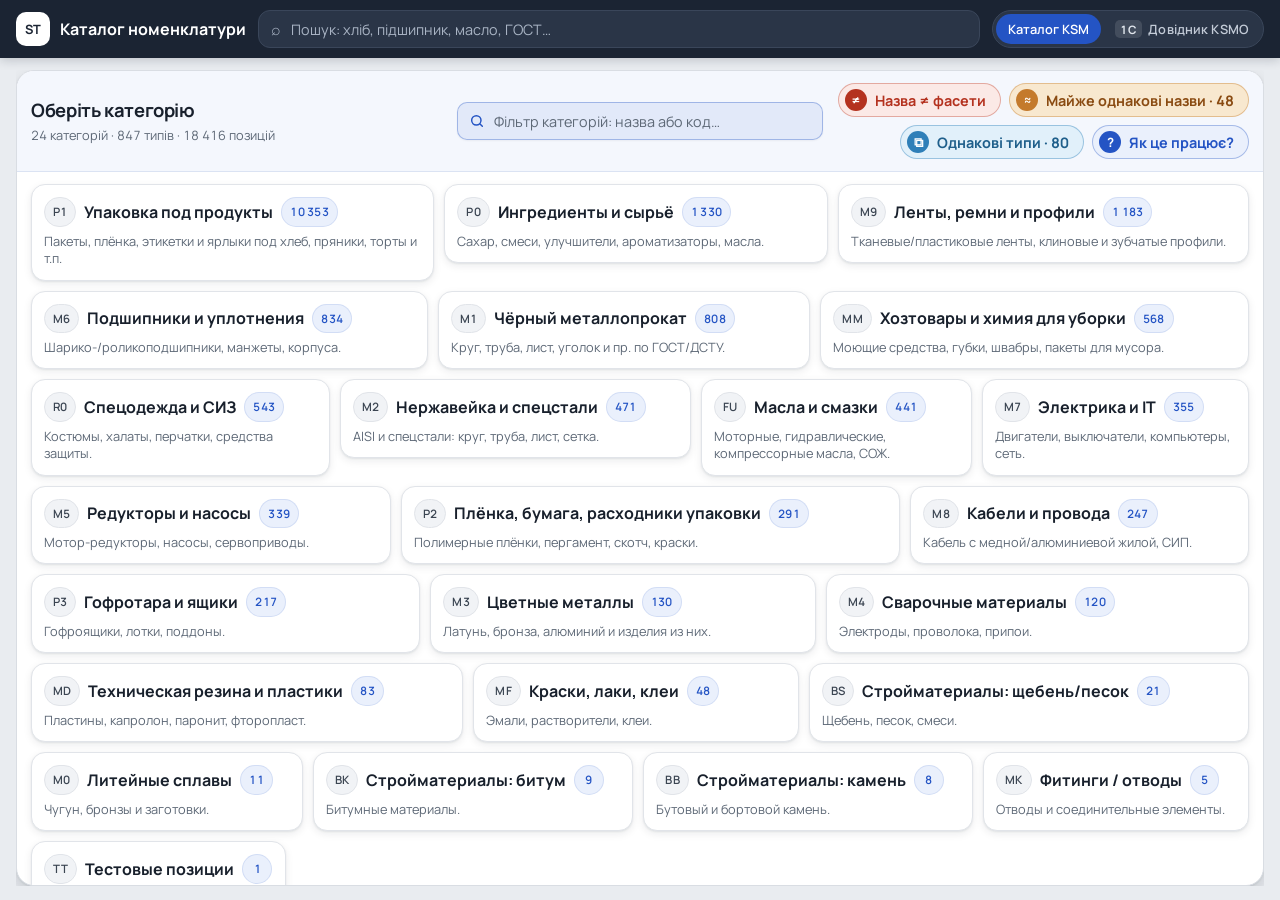
==== commit e646d20a: "Add near-dupe and facet-mismatch audit tools to catalog UI. Ship matching analysis scripts and JSON " ====
--- a/web/index.html
+++ b/web/index.html
@@ -49,10 +49,39 @@
               <svg class="field-icon" viewBox="0 0 24 24" aria-hidden="true"><circle cx="11" cy="11" r="7" /><path d="m20 20-3.5-3.5" /></svg>
               <input id="category-filter" type="search" placeholder="Фільтр категорій: назва або код…" autocomplete="off" aria-label="Фільтр категорій" />
             </label>
-            <button type="button" class="how-toggle" id="how-toggle" aria-expanded="false" aria-controls="how-it-works">
-              <span class="how-btn-icon" aria-hidden="true">?</span>
-              <span>Як це працює?</span>
-            </button>
+            <div class="home-actions">
+              <button
+                type="button"
+                class="how-toggle mismatch-toggle"
+                id="mismatch-audit"
+                title="Активні KSM, у яких назва майже не зібрана з фасетів (0 збігів або менше 40%)"
+              >
+                <span class="how-btn-icon" aria-hidden="true">≠</span>
+                <span>Назва ≠ фасети</span>
+              </button>
+              <button
+                type="button"
+                class="how-toggle name-dupes-toggle"
+                id="name-dupes-audit"
+                title="Активні KSM з однаковою або майже однаковою назвою (пробіли, пунктуація, укр/рос)"
+              >
+                <span class="how-btn-icon" aria-hidden="true">≈</span>
+                <span>Майже однакові назви</span>
+              </button>
+              <button
+                type="button"
+                class="how-toggle type-dupes-toggle"
+                id="type-dupes-audit"
+                title="Типи з однаковою або майже однаковою назвою всередині однієї категорії"
+              >
+                <span class="how-btn-icon" aria-hidden="true">⧉</span>
+                <span>Однакові типи</span>
+              </button>
+              <button type="button" class="how-toggle" id="how-toggle" aria-expanded="false" aria-controls="how-it-works">
+                <span class="how-btn-icon" aria-hidden="true">?</span>
+                <span>Як це працює?</span>
+              </button>
+            </div>
           </div>
         </div>
         <div class="panel-body">
@@ -109,6 +138,17 @@
                 </div>
                 <div>
                   <dt>
+                    <span class="seg is-demo" aria-hidden="true">
+                      <span class="seg-btn">Усі <span class="seg-count">890</span></span>
+                      <span class="seg-btn is-on tone-ok">Збіг <span class="seg-count">120</span></span>
+                      <span class="seg-btn tone-warn">Сильно <span class="seg-count">40</span></span>
+                      <span class="seg-btn tone-warn">Ні <span class="seg-count">770</span></span>
+                    </span>
+                  </dt>
+                  <dd>Збіг назви з фасетами. «Сильно» — 0 збігів або менше 40%. У таблиці: ✓ збіг, ≈ частково (N/M), ✕ ні. На головній: «Назва ≠ фасети» — сильний розрив; «Майже однакові назви» — активні з однаковим текстом; «Однакові типи» — типи з однаковою назвою в одній категорії.</dd>
+                </div>
+                <div>
+                  <dt>
                     <span class="facet-chip is-on is-demo" aria-hidden="true">
                       <span class="facet-chip-text">Вид полимера: <b>CPP</b></span>
                       <span class="facet-chip-clear">✕</span>
@@ -121,8 +161,12 @@
                   <dd>Скільки позицій лишилось після фільтрів і скільки всього в типі.</dd>
                 </div>
                 <div>
-                  <dt><span class="how-key">⇅ За назвою</span></dt>
-                  <dd>Сортування: за назвою, кодом KMAT або групою.</dd>
+                  <dt><span class="how-key">Клік по шапці</span></dt>
+                  <dd>Сортування таблиці: клік по назві колонки — сортувати, повторний клік — змінити напрямок (▲/▼).</dd>
+                </div>
+                <div>
+                  <dt><span class="how-key">☑ + 💾</span></dt>
+                  <dd>Галочки в рядках — відмітити позиції; іконка дискети зберігає відмічені у CSV, TSV, JSON або Excel.</dd>
                 </div>
               </dl>
             </div>
@@ -132,6 +176,8 @@
                 <li><strong>Пошук</strong> зверху шукає по всьому каталогу: назва, код KMAT, ГОСТ. Кілька слів — знайдуться позиції, де є всі.</li>
                 <li><strong>Рядок таблиці</strong> — клік відкриває справа картку позиції з усіма фасетами та кодами.</li>
                 <li><strong>Скасовані</strong> позиції більше не використовуються. Щоб бачити лише робочі — оберіть «Активні».</li>
+                <li><strong>Назва ≠ фасети</strong> на головній — швидкий список активних KSM, де назва майже не збігається з фасетами.</li>
+                <li><strong>Однакові типи</strong> — кластери типів з однаковою/майже однаковою назвою в одній категорії; «Відкрити» веде до позицій типу.</li>
                 <li><strong>←</strong> або шлях «Усі категорії › …» над назвою повертають на крок назад.</li>
                 <li><strong>KSM / KSMO</strong> у шапці перемикає на довідник кодів 1С.</li>
               </ul>
@@ -226,16 +272,6 @@
               <svg class="field-icon" viewBox="0 0 24 24" aria-hidden="true"><circle cx="11" cy="11" r="7" /><path d="m20 20-3.5-3.5" /></svg>
               <input id="group-filter" type="search" placeholder="Фільтр типів: назва або код…" autocomplete="off" aria-label="Фільтр типів" />
             </label>
-            <div class="tools-actions">
-              <label class="tool-field" id="ksmo-status-wrap" hidden>
-                <select id="ksmo-status" aria-label="Статус KSMO">
-                  <option value="">Усі статуси</option>
-                  <option value="active">Активні</option>
-                  <option value="mixed">Змішані</option>
-                  <option value="cancelled">Скасовані</option>
-                </select>
-              </label>
-            </div>
           </div>
         </div>
         <div id="group-grid" class="card-grid panel-scroll"></div>
@@ -246,16 +282,18 @@
         <div class="content" id="items-content">
           <div class="table-card" id="main-card">
             <div class="card-tools">
-              <div class="tools-row">
-                <button type="button" class="back-btn" id="back-to-groups" title="Назад" aria-label="Назад">←</button>
-                <div class="tools-title">
-                  <div class="crumbs" id="crumbs"></div>
-                  <div class="title-line">
-                    <span class="title-code" id="items-code" hidden></span>
-                    <h1 id="items-title">Позиції</h1>
-                    <span class="count-note" id="result-count">—</span>
-                  </div>
-                  <p id="items-sub" class="tools-sub"></p>
+              <div class="tools-row items-tools-top">
+                <div class="tools-lead">
+                  <button type="button" class="back-btn" id="back-to-groups" title="Назад" aria-label="Назад">←</button>
+                  <div class="tools-title">
+                    <div class="crumbs" id="crumbs"></div>
+                    <div class="title-line">
+                      <span class="title-code" id="items-code" hidden></span>
+                      <h1 id="items-title">Позиції</h1>
+                      <span class="count-note" id="result-count">—</span>
+                    </div>
+                    <p id="items-sub" class="tools-sub"></p>
+                  </div>
                 </div>
                 <label class="tool-field search-field items-filter" id="item-filter-wrap">
                   <svg class="field-icon" viewBox="0 0 24 24" aria-hidden="true"><circle cx="11" cy="11" r="7" /><path d="m20 20-3.5-3.5" /></svg>
@@ -265,17 +303,31 @@
                   <svg class="field-icon" viewBox="0 0 24 24" aria-hidden="true"><circle cx="11" cy="11" r="7" /><path d="m20 20-3.5-3.5" /></svg>
                   <input id="ksmo-name-filter" type="search" placeholder="Фільтр KSMO: назва або код 1С…" autocomplete="off" aria-label="Фільтр KSMO" />
                 </label>
+              </div>
+              <div class="tools-row items-tools-filters">
                 <div class="tools-actions">
                   <div class="seg" id="item-status-seg" role="group" aria-label="Статус позиції"></div>
+                  <div class="seg" id="item-match-seg" role="group" aria-label="Збіг назви з фасетами"></div>
                   <div class="seg" id="ksmo-status-seg" role="group" aria-label="Статус KSMO" hidden></div>
-                  <label class="tool-field sort-field" title="Сортування">
-                    <span aria-hidden="true">⇅</span>
-                    <select id="sort" aria-label="Сортування">
-                      <option value="name">За назвою</option>
-                      <option value="kmat">За кодом</option>
-                      <option value="group">За групою / кількістю</option>
-                    </select>
-                  </label>
+                  <div class="export-bar" id="export-bar" hidden>
+                    <span class="export-count" id="export-count" title="Нічого не відмічено">0</span>
+                    <button type="button" class="linkish export-clear" id="export-clear" hidden title="Зняти всі" aria-label="Зняти всі">×</button>
+                    <div class="export-menu">
+                      <button type="button" class="export-toggle" id="export-toggle" aria-expanded="false" aria-haspopup="true" aria-label="Зберегти відмічені" title="Зберегти" disabled>
+                        <svg class="export-icon" viewBox="0 0 24 24" aria-hidden="true">
+                          <path d="M19 21H5a2 2 0 0 1-2-2V5a2 2 0 0 1 2-2h11l5 5v11a2 2 0 0 1-2 2z" />
+                          <path d="M17 21v-8H7v8" />
+                          <path d="M7 3v5h8" />
+                        </svg>
+                      </button>
+                      <div class="export-dropdown" id="export-dropdown" hidden role="menu">
+                        <button type="button" role="menuitem" data-export="csv">CSV (Excel)</button>
+                        <button type="button" role="menuitem" data-export="tsv">TSV</button>
+                        <button type="button" role="menuitem" data-export="json">JSON</button>
+                        <button type="button" role="menuitem" data-export="xls">Excel (.xls)</button>
+                      </div>
+                    </div>
+                  </div>
                 </div>
               </div>
               <div class="facet-bar" id="filters" hidden>
@@ -287,13 +339,17 @@
               <table id="main-table">
                 <thead id="main-thead">
                   <tr>
-                    <th class="col-status">Статус</th>
-                    <th>Що це</th>
-                    <th>Тип / група</th>
-                    <th class="col-int">Код 1С</th>
-                    <th class="codes-only">Код позиції</th>
-                    <th>Од.</th>
-                    <th title="Кількість фасетів у позиції">Фас.</th>
+                    <th class="col-check">
+                      <input type="checkbox" id="select-all-ksm" aria-label="Відмітити всі видимі" />
+                    </th>
+                    <th class="col-status th-sort" data-sort="status">Статус</th>
+                    <th class="th-sort" data-sort="name">Що це</th>
+                    <th class="th-sort" data-sort="group">Тип / група</th>
+                    <th class="col-match th-sort" data-sort="match" title="Чи складена назва зі значень фасетів">Збіг</th>
+                    <th class="col-int th-sort" data-sort="int">Код 1С</th>
+                    <th class="codes-only th-sort" data-sort="kmat">Код позиції</th>
+                    <th class="th-sort" data-sort="unit">Од.</th>
+                    <th class="th-sort" data-sort="facets" title="Кількість фасетів у позиції">Фас.</th>
                   </tr>
                 </thead>
                 <tbody id="rows"></tbody>
@@ -325,7 +381,7 @@
                 <div class="seg" id="member-status-seg" role="group" aria-label="Статус KSM"></div>
               </div>
             </div>
-            <div class="table-scroll">
+            <div class="table-scroll" id="members-table-wrap">
               <table>
                 <thead>
                   <tr>
--- a/web/styles.css
+++ b/web/styles.css
@@ -1,4 +1,4 @@
-﻿:root {
+:root {
   /* Нейтральна база */
   --bg: #f4f5f7;
   --panel: #ffffff;
@@ -263,6 +263,40 @@
 .groups-tools .groups-filter { width: 100%; }
 .groups-tools .groups-filter input { width: 100%; }
 
+/* Позиції: зліва назва/шлях · навпроти фільтр · нижче статуси й вивантаження */
+.tools-row.items-tools-top {
+  display: grid;
+  grid-template-columns: minmax(0, 1fr) minmax(240px, 34%);
+  align-items: center;
+  gap: 12px;
+  flex-wrap: nowrap;
+}
+.items-tools-top .tools-lead {
+  display: flex;
+  align-items: center;
+  gap: 10px;
+  min-width: 0;
+}
+.items-tools-top .tools-title { flex: 1 1 auto; min-width: 0; }
+.items-tools-top .items-filter {
+  width: 100%;
+  min-width: 0;
+  flex: none;
+}
+.items-tools-top .items-filter input { width: 100%; }
+.tools-row.items-tools-filters {
+  align-items: center;
+  gap: 10px;
+}
+.items-tools-filters .tools-actions {
+  width: 100%;
+  justify-content: flex-start;
+  flex: 1 1 auto;
+}
+.items-tools-filters .export-bar {
+  margin-left: auto;
+}
+
 /* Поле пошуку/фільтра з лупою — помітніше за звичайні поля */
 .tool-field.search-field { position: relative; }
 .tool-field.search-field input {
@@ -296,7 +330,17 @@
   stroke-linecap: round;
   pointer-events: none;
 }
-.home-tools .how-toggle { justify-self: end; }
+.home-tools .home-actions {
+  justify-self: end;
+  display: inline-flex;
+  align-items: center;
+  gap: 8px;
+  flex-wrap: wrap;
+  justify-content: flex-end;
+}
+body.mode-ksmo .mismatch-toggle,
+body.mode-ksmo .name-dupes-toggle,
+body.mode-ksmo .type-dupes-toggle { display: none; }
 
 .how-toggle {
   display: inline-flex;
@@ -323,6 +367,143 @@
   background: var(--accent-soft-2);
   border-color: var(--accent);
   animation: none;
+}
+.mismatch-toggle {
+  color: var(--warn);
+  border-color: color-mix(in srgb, var(--warn) 35%, transparent);
+  background: var(--warn-bg);
+  animation: none;
+}
+.mismatch-toggle:hover {
+  background: color-mix(in srgb, var(--warn-bg) 70%, #fff);
+  border-color: var(--warn);
+}
+.mismatch-toggle .how-btn-icon {
+  background: var(--warn);
+  color: #fff;
+  font-size: 13px;
+  line-height: 1;
+}
+.name-dupes-toggle {
+  color: #8a4b12;
+  border-color: color-mix(in srgb, #c47a2c 40%, transparent);
+  background: color-mix(in srgb, #f3d5a8 55%, #fff);
+  animation: none;
+}
+.name-dupes-toggle:hover {
+  background: color-mix(in srgb, #f3d5a8 80%, #fff);
+  border-color: #c47a2c;
+}
+.name-dupes-toggle .how-btn-icon {
+  background: #c47a2c;
+  color: #fff;
+  font-size: 13px;
+  line-height: 1;
+}
+.type-dupes-toggle {
+  color: #1f5f8b;
+  border-color: color-mix(in srgb, #2f7fb8 40%, transparent);
+  background: color-mix(in srgb, #c9e3f5 55%, #fff);
+  animation: none;
+}
+.type-dupes-toggle:hover {
+  background: color-mix(in srgb, #c9e3f5 80%, #fff);
+  border-color: #2f7fb8;
+}
+.type-dupes-toggle .how-btn-icon {
+  background: #2f7fb8;
+  color: #fff;
+  font-size: 13px;
+  line-height: 1;
+}
+.type-dupe-cluster {
+  display: grid;
+  gap: 10px;
+  padding: 14px 16px;
+  border: 1px solid color-mix(in srgb, #2f7fb8 22%, transparent);
+  border-radius: 14px;
+  background: color-mix(in srgb, #c9e3f5 18%, #fff);
+}
+.type-dupe-cluster + .type-dupe-cluster { margin-top: 12px; }
+.type-dupe-head {
+  display: flex;
+  flex-wrap: wrap;
+  align-items: baseline;
+  gap: 8px 14px;
+}
+.type-dupe-head h3 {
+  margin: 0;
+  font-size: var(--fs-lg);
+  font-weight: 700;
+}
+.type-dupe-meta {
+  color: var(--muted);
+  font-size: var(--fs-sm);
+}
+.type-dupe-rows {
+  display: grid;
+  gap: 6px;
+}
+.type-dupe-row {
+  display: grid;
+  grid-template-columns: auto 1fr auto auto;
+  gap: 10px 14px;
+  align-items: center;
+  padding: 8px 10px;
+  border-radius: 10px;
+  background: #fff;
+  border: 1px solid color-mix(in srgb, var(--line) 80%, transparent);
+}
+.type-dupe-row .mono { font-size: var(--fs-sm); color: var(--muted); }
+.type-dupe-row .type-dupe-name { font-weight: 600; min-width: 0; }
+.type-dupe-row .type-dupe-count {
+  color: var(--muted);
+  font-size: var(--fs-sm);
+  white-space: nowrap;
+}
+.type-dupe-open {
+  font: inherit;
+  font-weight: 700;
+  font-size: var(--fs-sm);
+  color: #1f5f8b;
+  background: color-mix(in srgb, #c9e3f5 55%, #fff);
+  border: 1px solid color-mix(in srgb, #2f7fb8 35%, transparent);
+  border-radius: 999px;
+  height: 30px;
+  padding: 0 12px;
+  cursor: pointer;
+  white-space: nowrap;
+}
+.type-dupe-open:hover {
+  background: color-mix(in srgb, #c9e3f5 85%, #fff);
+  border-color: #2f7fb8;
+}
+@media (max-width: 720px) {
+  .type-dupe-row {
+    grid-template-columns: auto 1fr;
+    grid-template-areas:
+      "code open"
+      "name name"
+      "count count";
+  }
+  .type-dupe-row .mono { grid-area: code; }
+  .type-dupe-row .type-dupe-name { grid-area: name; }
+  .type-dupe-row .type-dupe-count { grid-area: count; }
+  .type-dupe-row .type-dupe-open { grid-area: open; justify-self: end; }
+}
+.dupe-mark {
+  display: inline-block;
+  margin-left: 6px;
+  padding: 1px 6px;
+  border-radius: 999px;
+  font-size: 11px;
+  font-weight: 700;
+  letter-spacing: 0.02em;
+  color: #8a4b12;
+  background: color-mix(in srgb, #f3d5a8 70%, #fff);
+  border: 1px solid color-mix(in srgb, #c47a2c 35%, transparent);
+  vertical-align: middle;
+  white-space: nowrap;
 }
 .how-btn-icon {
   width: 22px;
@@ -782,7 +963,94 @@
 }
 .tool-field input { width: 220px; }
 .tool-field.grow input { width: 100%; }
-.sort-field > span { color: var(--muted); }
+
+/* Вивантаження відмічених KSM: кількість + іконка дискети зі списком форматів */
+.export-bar {
+  display: inline-flex;
+  align-items: center;
+  gap: 6px;
+  flex-shrink: 0;
+}
+.export-bar[hidden] { display: none !important; }
+.export-count {
+  font-family: var(--mono);
+  font-size: var(--fs-sm);
+  font-variant-numeric: tabular-nums;
+  color: var(--muted);
+  white-space: nowrap;
+  min-width: 1.25em;
+  text-align: right;
+}
+.export-menu { position: relative; }
+.export-toggle {
+  display: inline-grid;
+  place-items: center;
+  width: 34px;
+  height: 34px;
+  padding: 0;
+  border: 1px solid var(--line);
+  border-radius: 10px;
+  background: var(--panel);
+  color: var(--ink);
+  cursor: pointer;
+}
+.export-toggle:hover:not(:disabled) {
+  border-color: var(--accent);
+  color: var(--accent);
+  background: var(--accent-soft);
+}
+.export-toggle:disabled { opacity: 0.45; cursor: default; }
+.export-toggle:focus-visible { outline: 2px solid var(--accent); outline-offset: 1px; }
+.export-toggle[aria-expanded="true"] {
+  border-color: var(--accent);
+  color: var(--accent);
+  background: var(--accent-soft);
+}
+.export-icon {
+  width: 18px;
+  height: 18px;
+  fill: none;
+  stroke: currentColor;
+  stroke-width: 1.8;
+  stroke-linecap: round;
+  stroke-linejoin: round;
+}
+.export-dropdown {
+  position: absolute;
+  top: calc(100% + 4px);
+  right: 0;
+  z-index: 20;
+  min-width: 160px;
+  padding: 4px;
+  border: 1px solid var(--line);
+  border-radius: 12px;
+  background: var(--panel);
+  box-shadow: var(--shadow);
+  display: flex;
+  flex-direction: column;
+  gap: 2px;
+}
+.export-dropdown[hidden] { display: none !important; }
+.export-dropdown button {
+  border: 0;
+  background: transparent;
+  text-align: left;
+  font: inherit;
+  font-size: var(--fs-sm);
+  font-weight: 600;
+  color: var(--ink);
+  padding: 8px 10px;
+  border-radius: 8px;
+  cursor: pointer;
+}
+.export-dropdown button:hover { background: var(--accent-soft); color: var(--accent); }
+.export-clear {
+  font-size: var(--fs-md);
+  line-height: 1;
+  padding: 0 2px;
+  color: var(--muted);
+}
+.export-clear:hover { color: var(--warn); }
 
 /* Перемикач статусу з кількістю */
 .seg {
@@ -821,7 +1089,17 @@
 }
 .seg-btn.is-on.tone-ok { color: var(--ok); }
 .seg-btn.is-on.tone-warn { color: var(--warn); }
-.seg-count { font-family: var(--mono); font-size: var(--fs-xs); font-weight: 400; opacity: 0.8; }
+.seg-count {
+  font-family: var(--mono);
+  font-size: var(--fs-xs);
+  font-weight: 400;
+  opacity: 0.8;
+  font-variant-numeric: tabular-nums;
+  /* фіксована (не мінімальна) ширина: перемикач не міняє розмір від цифр */
+  flex: none;
+  width: var(--seg-count-w, auto);
+  white-space: nowrap;
+}
 
 /* фасети чіпами: прозорий нативний select поверх чіпа */
 .facet-bar { display: flex; align-items: center; gap: 10px; min-width: 0; }
@@ -956,6 +1234,43 @@
   border: 0;
 }
 th.col-count { text-align: right; }
+.col-check {
+  width: 2.4rem;
+  padding-left: 10px !important;
+  padding-right: 4px !important;
+  vertical-align: middle;
+  text-align: center;
+}
+.col-check input[type="checkbox"] {
+  width: 15px;
+  height: 15px;
+  margin: 0;
+  accent-color: var(--accent);
+  cursor: pointer;
+}
+.th-sort {
+  cursor: pointer;
+  user-select: none;
+}
+.th-sort:hover { color: var(--ink); }
+.th-sort-label {
+  display: inline-flex;
+  align-items: center;
+  gap: 4px;
+}
+.sort-ind {
+  display: inline-block;
+  min-width: 0.85em;
+  font-size: 0.85em;
+  opacity: 0;
+  color: var(--accent);
+  line-height: 1;
+}
+.th-sort:hover .sort-ind:not(.is-on) {
+  opacity: 0.4;
+}
+.th-sort:hover .sort-ind:not(.is-on)::before { content: "⇅"; }
+.sort-ind.is-on { opacity: 1; }
 
 table { width: 100%; border-collapse: collapse; font-size: var(--fs-md); }
 th, td {
@@ -972,6 +1287,7 @@
 tbody tr { cursor: pointer; }
 tbody tr:hover { background: var(--panel-2); }
 tbody tr.active { background: var(--accent-soft); }
+tbody tr.is-checked:not(.active) { background: color-mix(in srgb, var(--accent-soft) 55%, transparent); }
 tbody tr.active > td:first-child { box-shadow: inset 3px 0 0 var(--accent); }
 .name-cell { font-weight: 600; line-height: 1.35; }
 .sub { color: var(--muted); font-size: var(--fs-sm); margin-top: 3px; }
@@ -982,11 +1298,58 @@
   font-family: var(--mono); font-size: var(--fs-xs);
 }
 .col-status { width: 7.5rem; white-space: nowrap; }
+.col-match { width: 5.5rem; white-space: nowrap; text-align: center; }
 .col-int { width: 8.5rem; white-space: nowrap; }
+.match-pill {
+  display: inline-flex;
+  align-items: center;
+  justify-content: center;
+  gap: 4px;
+  min-width: 3.6rem;
+  padding: 2px 8px;
+  border-radius: 999px;
+  font-size: var(--fs-xs);
+  font-weight: 700;
+  line-height: 1.35;
+  border: 1px solid transparent;
+  background: var(--neu-bg);
+  color: var(--neu);
+  vertical-align: middle;
+}
+.match-pill .match-ico {
+  font-size: 0.85em;
+  line-height: 1;
+  opacity: 0.9;
+}
+.match-pill.match-ok {
+  background: var(--ok-bg);
+  color: var(--ok);
+  border-color: color-mix(in srgb, var(--ok) 28%, transparent);
+}
+.match-pill.match-mid {
+  background: #fff6e8;
+  color: #9a5b12;
+  border-color: color-mix(in srgb, #9a5b12 28%, transparent);
+  font-variant-numeric: tabular-nums;
+  font-family: var(--mono);
+  font-weight: 600;
+}
+.match-pill.match-bad {
+  background: var(--warn-bg);
+  color: var(--warn);
+  border-color: color-mix(in srgb, var(--warn) 28%, transparent);
+}
+.match-pill.match-none {
+  background: transparent;
+  color: var(--faint);
+  border-color: transparent;
+  font-weight: 600;
+  min-width: 0;
+  padding: 2px 4px;
+}
 .col-status .pill,
 .how-legend .pill,
 .detail-pills .pill,
-.related-top .pill,
 .card-hint .pill {
   display: inline-flex; align-items: center;
   border-radius: 999px; padding: 2px 8px;
@@ -1189,8 +1552,8 @@
   align-items: flex-start;
   gap: 10px;
 }
-.detail-name-row .copy-btn--text {
-  margin-top: 2px;
+.detail-name-row .copy-btn {
+  margin-top: 3px;
 }
 .detail h2 { margin: 0; font-size: var(--fs-xl); line-height: 1.35; flex: 1; min-width: 0; }
 .detail-pills { display: flex; flex-wrap: wrap; gap: 6px; justify-content: flex-end; }
@@ -1220,7 +1583,7 @@
 .detail-code-chip {
   display: inline-flex;
   align-items: center;
-  gap: 6px;
+  gap: 4px;
   min-width: 0;
   max-width: 100%;
   flex: 1;
@@ -1236,20 +1599,19 @@
   flex-shrink: 0;
   display: inline-grid;
   place-items: center;
-  width: 28px;
-  height: 28px;
+  width: 22px;
+  height: 22px;
   margin-top: 1px;
-  border: 1px solid var(--line);
-  border-radius: 8px;
-  background: var(--field);
-  color: var(--ink-2);
+  border: none;
+  border-radius: 6px;
+  background: transparent;
+  color: var(--muted);
   cursor: pointer;
   padding: 0;
-  transition: color 0.15s ease, border-color 0.15s ease, background 0.15s ease, box-shadow 0.15s ease;
+  transition: color 0.15s ease, background 0.15s ease;
 }
 .copy-btn:hover {
   color: var(--accent);
-  border-color: var(--accent-a35);
   background: var(--accent-soft);
 }
 .copy-btn:focus-visible {
@@ -1257,34 +1619,12 @@
   outline-offset: 1px;
 }
 .copy-btn .copy-check { display: none; }
-.copy-btn .copy-label--done { display: none; }
 .copy-btn.is-copied {
   color: var(--ok);
-  border-color: color-mix(in srgb, var(--ok) 40%, var(--line));
   background: var(--ok-bg);
 }
 .copy-btn.is-copied svg:first-child { display: none; }
 .copy-btn.is-copied .copy-check { display: block; }
-.copy-btn.is-copied .copy-label { display: none; }
-.copy-btn.is-copied .copy-label--done { display: inline; }
-.copy-btn--text {
-  width: auto;
-  min-height: 28px;
-  height: auto;
-  padding: 3px 9px 3px 7px;
-  display: inline-flex;
-  align-items: center;
-  gap: 5px;
-  font: inherit;
-  font-size: var(--fs-xs);
-  font-weight: 700;
-  letter-spacing: 0.01em;
-  line-height: 1.2;
-  white-space: nowrap;
-}
-.copy-btn--text .copy-label {
-  color: inherit;
-}
 .copy-inline {
   display: inline-flex;
   align-items: center;
@@ -1295,21 +1635,6 @@
 .copy-inline > span:first-child {
   min-width: 0;
   overflow-wrap: anywhere;
-}
-.related-chip .copy-btn {
-  background: rgba(255, 255, 255, 0.85);
-}
-.detail-doc {
-  margin: 0 0 14px;
-  padding: 12px 14px;
-  border-radius: 14px;
-  border: 1px solid var(--line);
-  background: var(--panel);
-}
-.detail-doc .doc-name {
-  font-weight: 600;
-  line-height: 1.35;
-  margin-bottom: 4px;
 }
 .ksmo-link {
   cursor: pointer;
@@ -1335,56 +1660,6 @@
   opacity: 0.72;
 }
 .ksmo-link:hover .ksmo-link-go { opacity: 1; }
-.related-name-row {
-  display: flex;
-  align-items: flex-start;
-  gap: 6px;
-}
-.related-name-row .related-name { flex: 1; min-width: 0; }
-.related-list {
-  display: flex;
-  flex-direction: column;
-  gap: 8px;
-}
-.related-chip {
-  text-align: left;
-  border: 1px solid var(--line);
-  background: var(--panel);
-  border-radius: 12px;
-  padding: 10px 12px;
-  cursor: pointer;
-  font: inherit;
-  color: inherit;
-  transition: border-color 0.15s ease, transform 0.15s ease;
-}
-.related-chip:focus-visible {
-  outline: 2px solid var(--accent);
-  outline-offset: 2px;
-}
-.related-chip.active {
-  border-color: var(--accent);
-  box-shadow: 0 0 0 2px var(--accent-a12);
-}
-.related-chip:hover {
-  border-color: var(--accent);
-  transform: translateY(-1px);
-}
-.related-top {
-  display: flex;
-  justify-content: space-between;
-  gap: 8px;
-  align-items: center;
-  margin-bottom: 4px;
-}
-.related-kind {
-  font-size: var(--fs-xs);
-  text-transform: uppercase;
-  letter-spacing: 0.04em;
-  color: var(--muted);
-  font-weight: 700;
-}
-.related-name { font-weight: 600; line-height: 1.35; }
-.related-kmat { margin-top: 4px; color: var(--muted); }
 .meta-grid {
   display: grid; grid-template-columns: 120px 1fr;
   gap: 8px 12px; margin: 14px 0 18px; font-size: var(--fs-md);
@@ -1521,6 +1796,9 @@
   .home-tools .home-filter { grid-column: 1 / -1; grid-row: 2; }
   .tools-row.groups-tools { grid-template-columns: minmax(0, 1fr) auto; }
   .groups-tools .groups-filter { grid-column: 1 / -1; grid-row: 2; }
+  .tools-row.items-tools-top { grid-template-columns: minmax(0, 1fr); }
+  .items-tools-top .items-filter { grid-column: 1 / -1; }
+  .items-tools-filters .export-bar { margin-left: 0; }
   #view-items .content {
     grid-template-rows: minmax(45vh, 1fr) minmax(280px, 40vh);
   }
